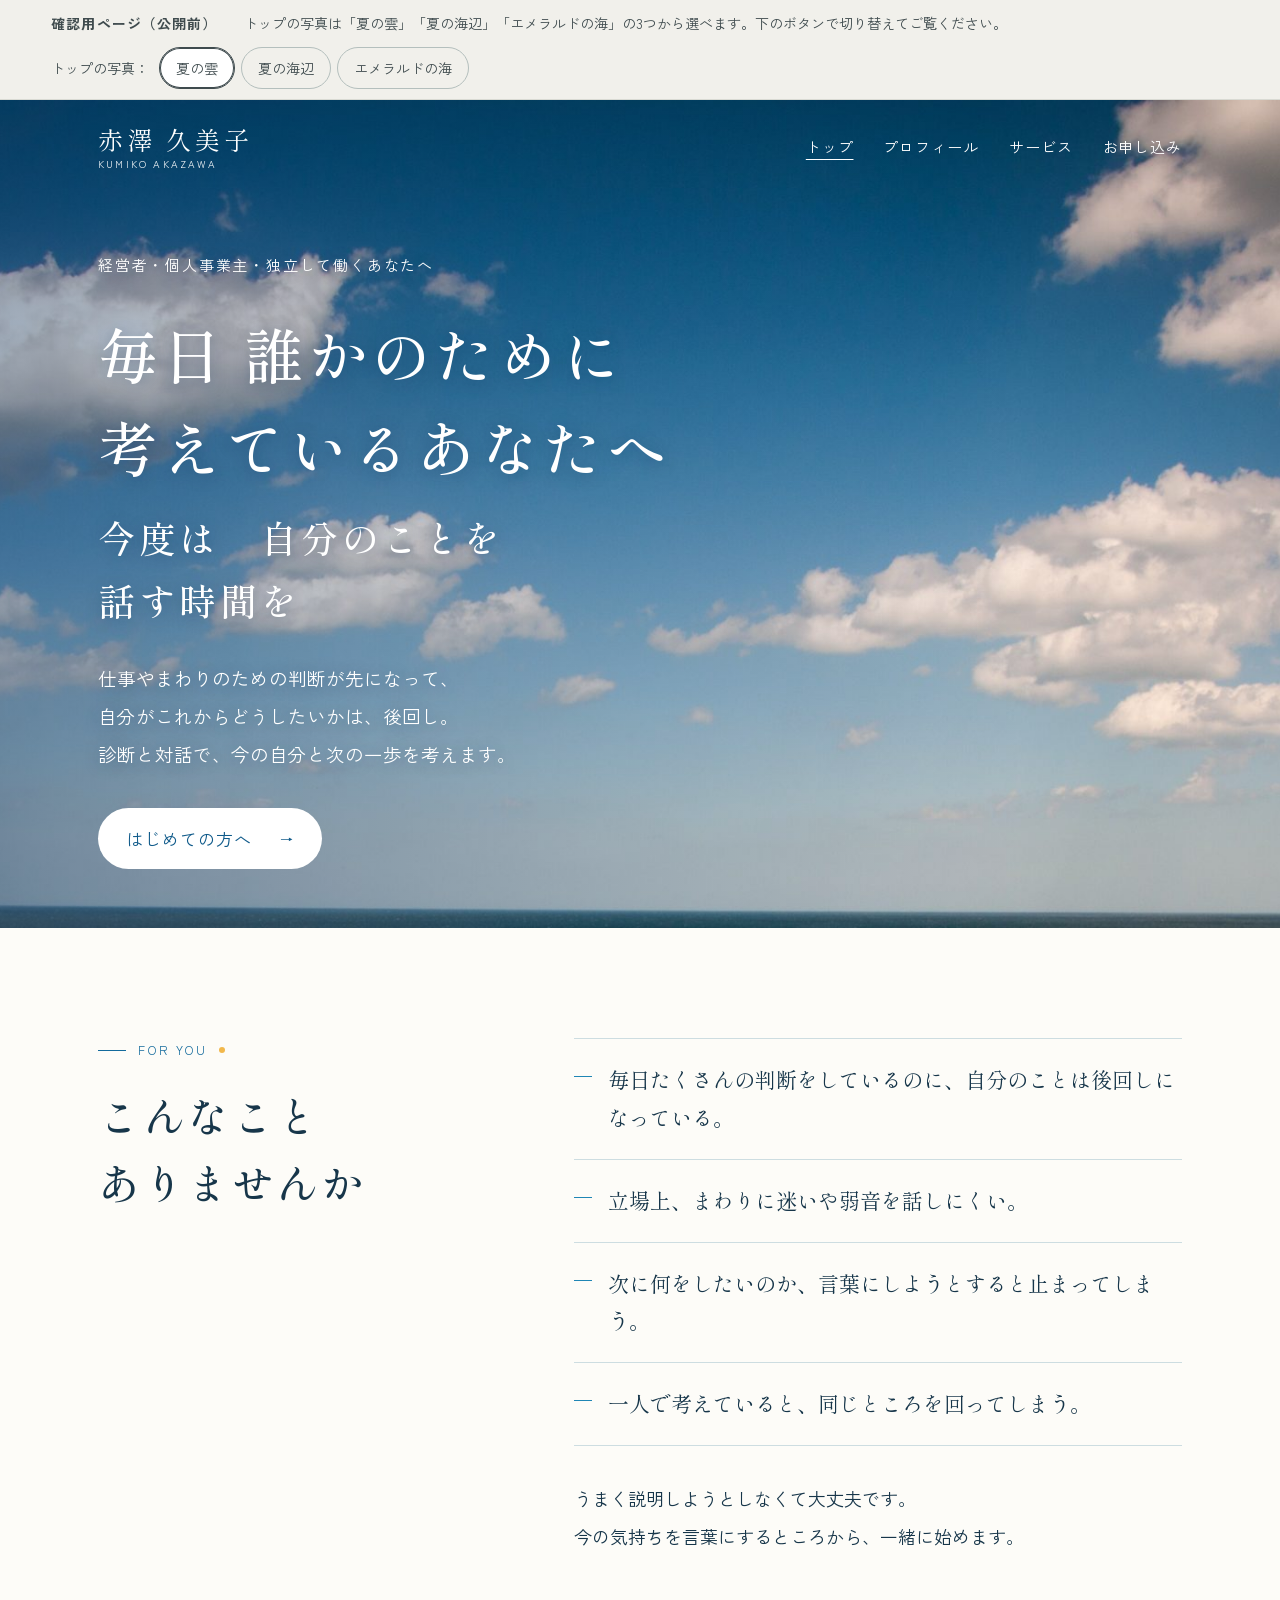
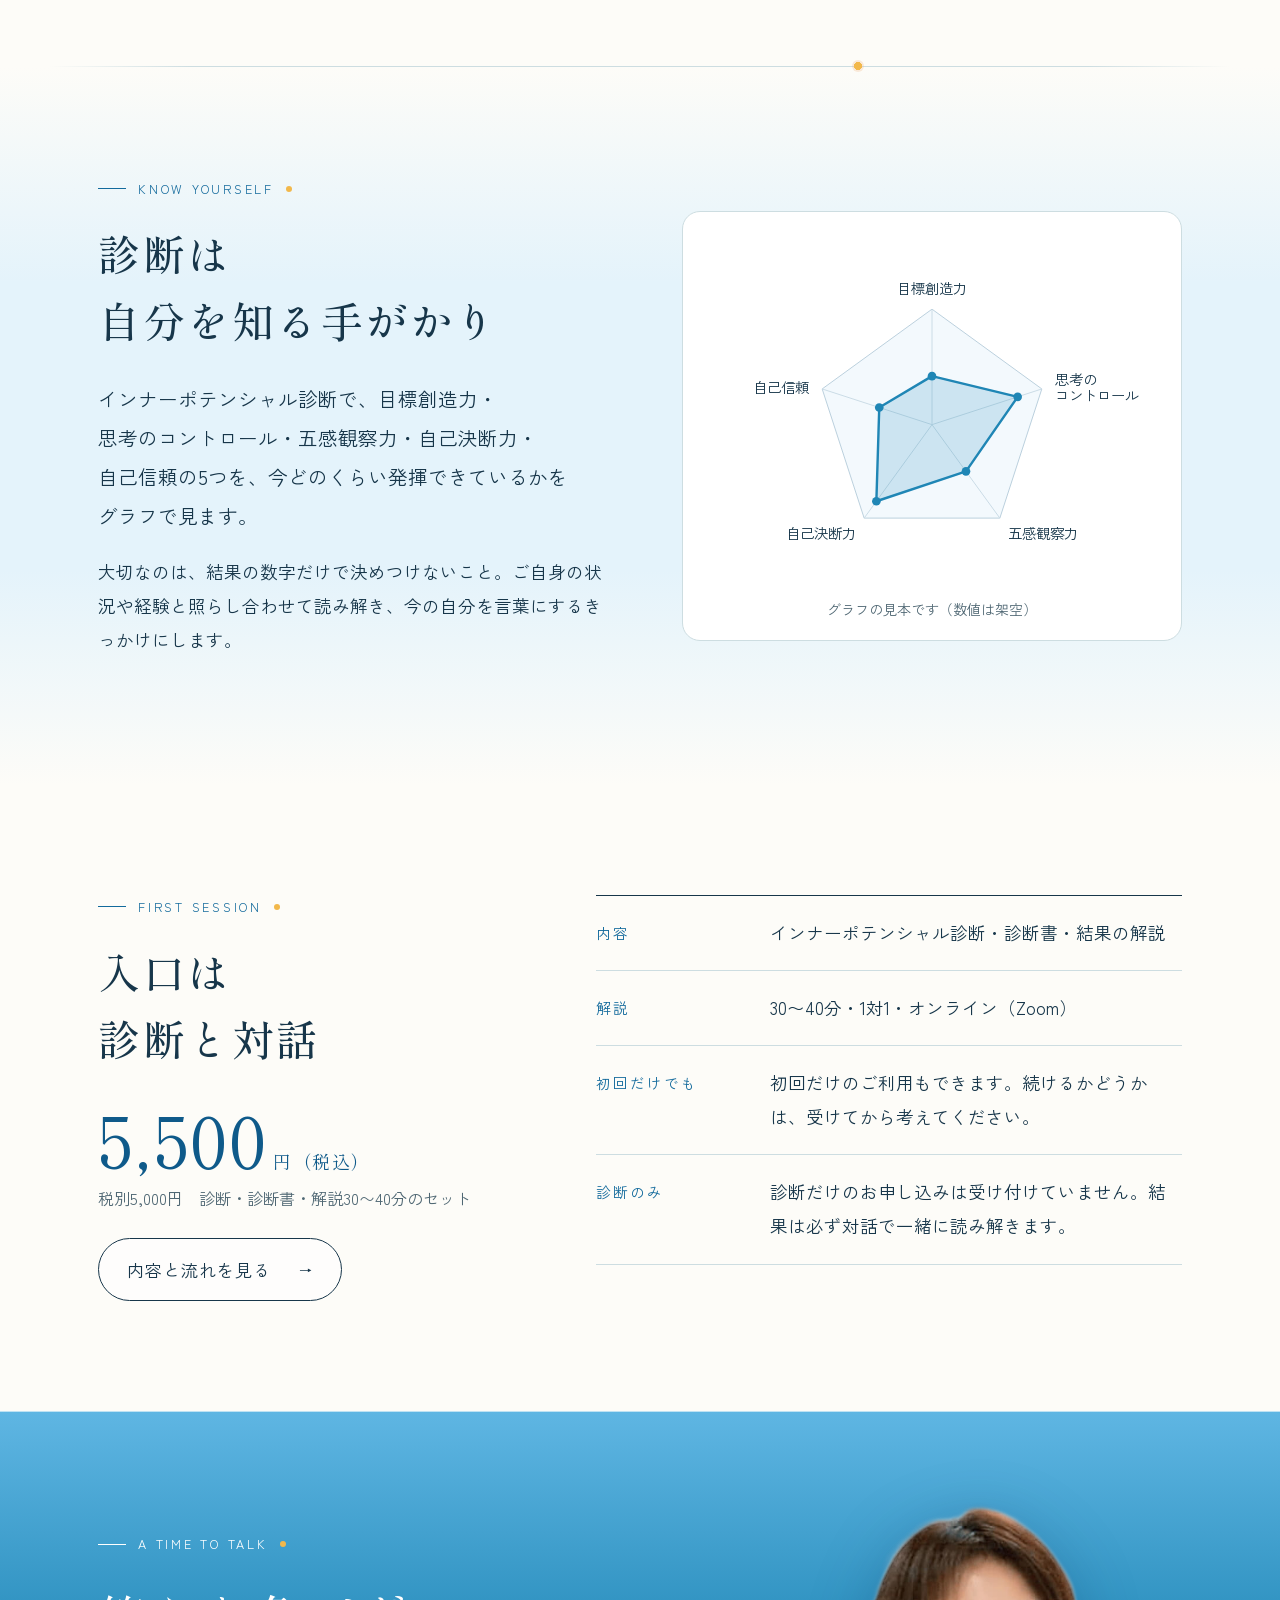
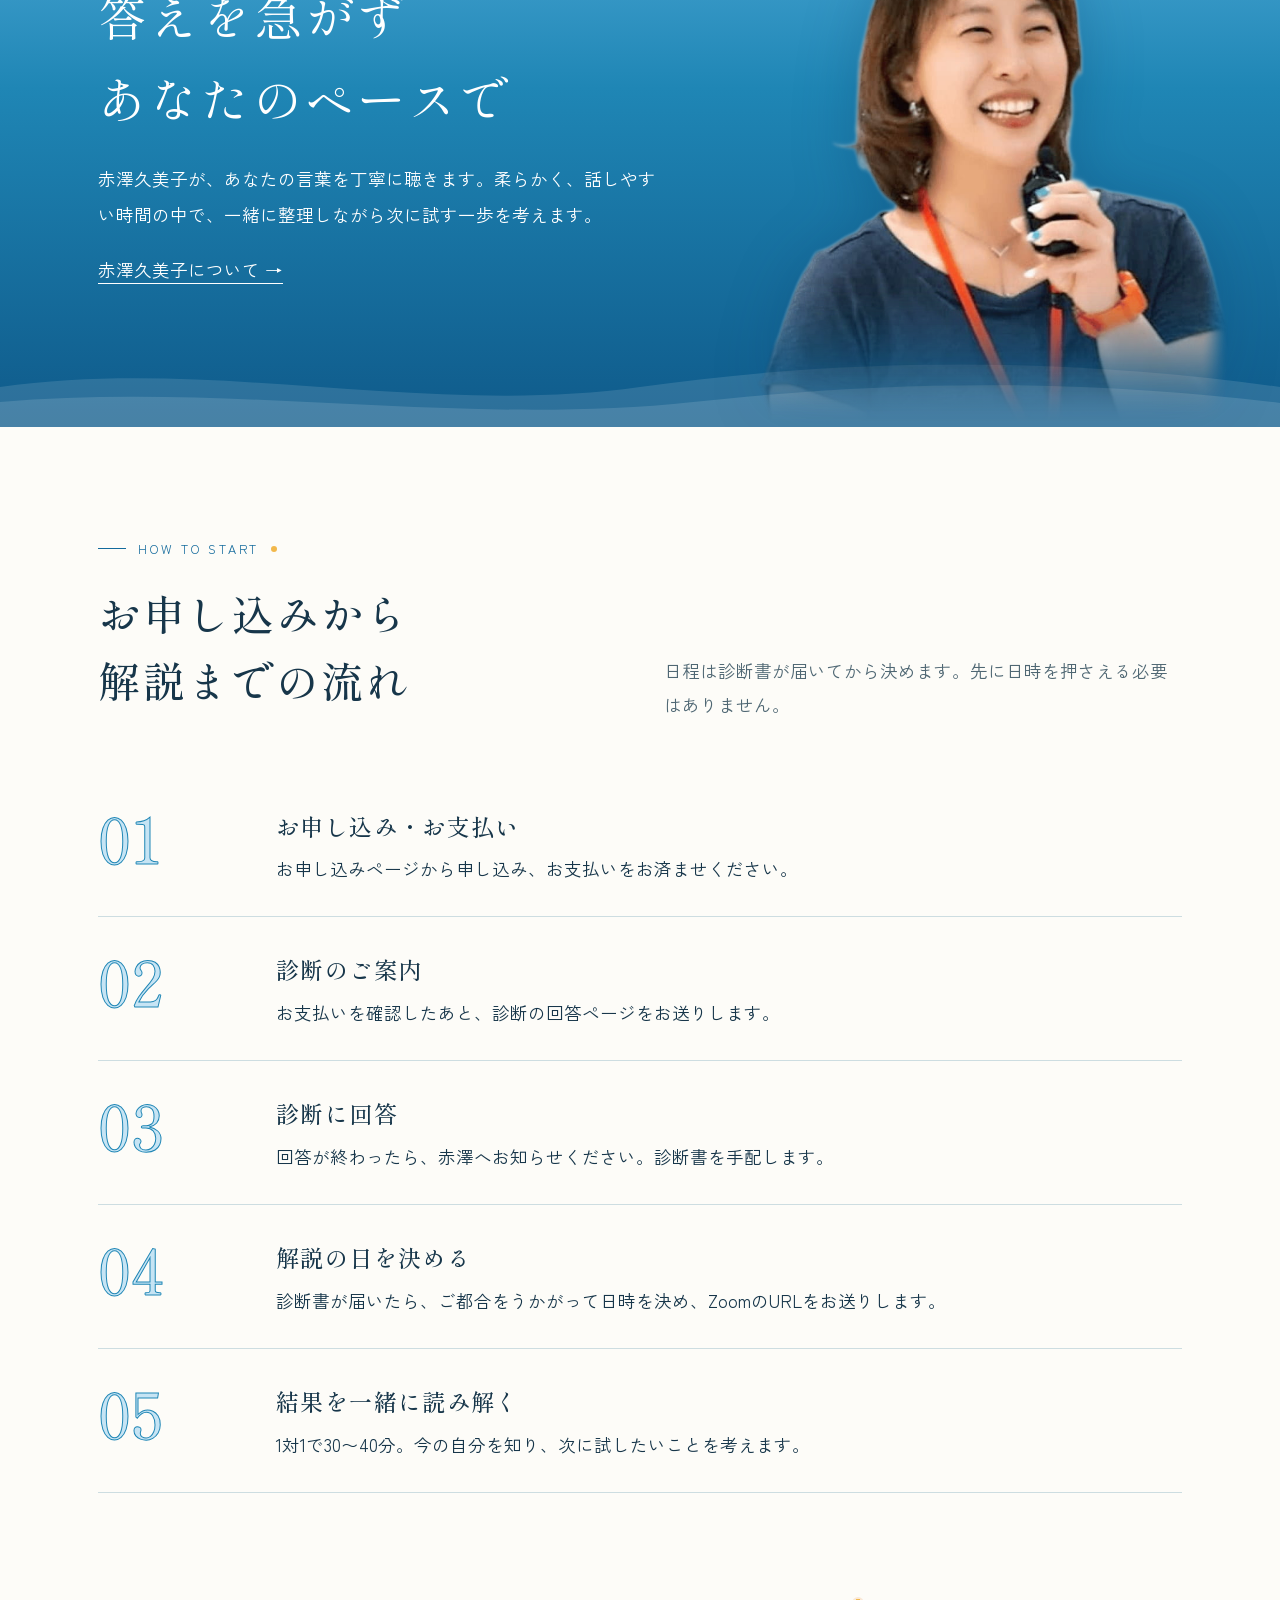
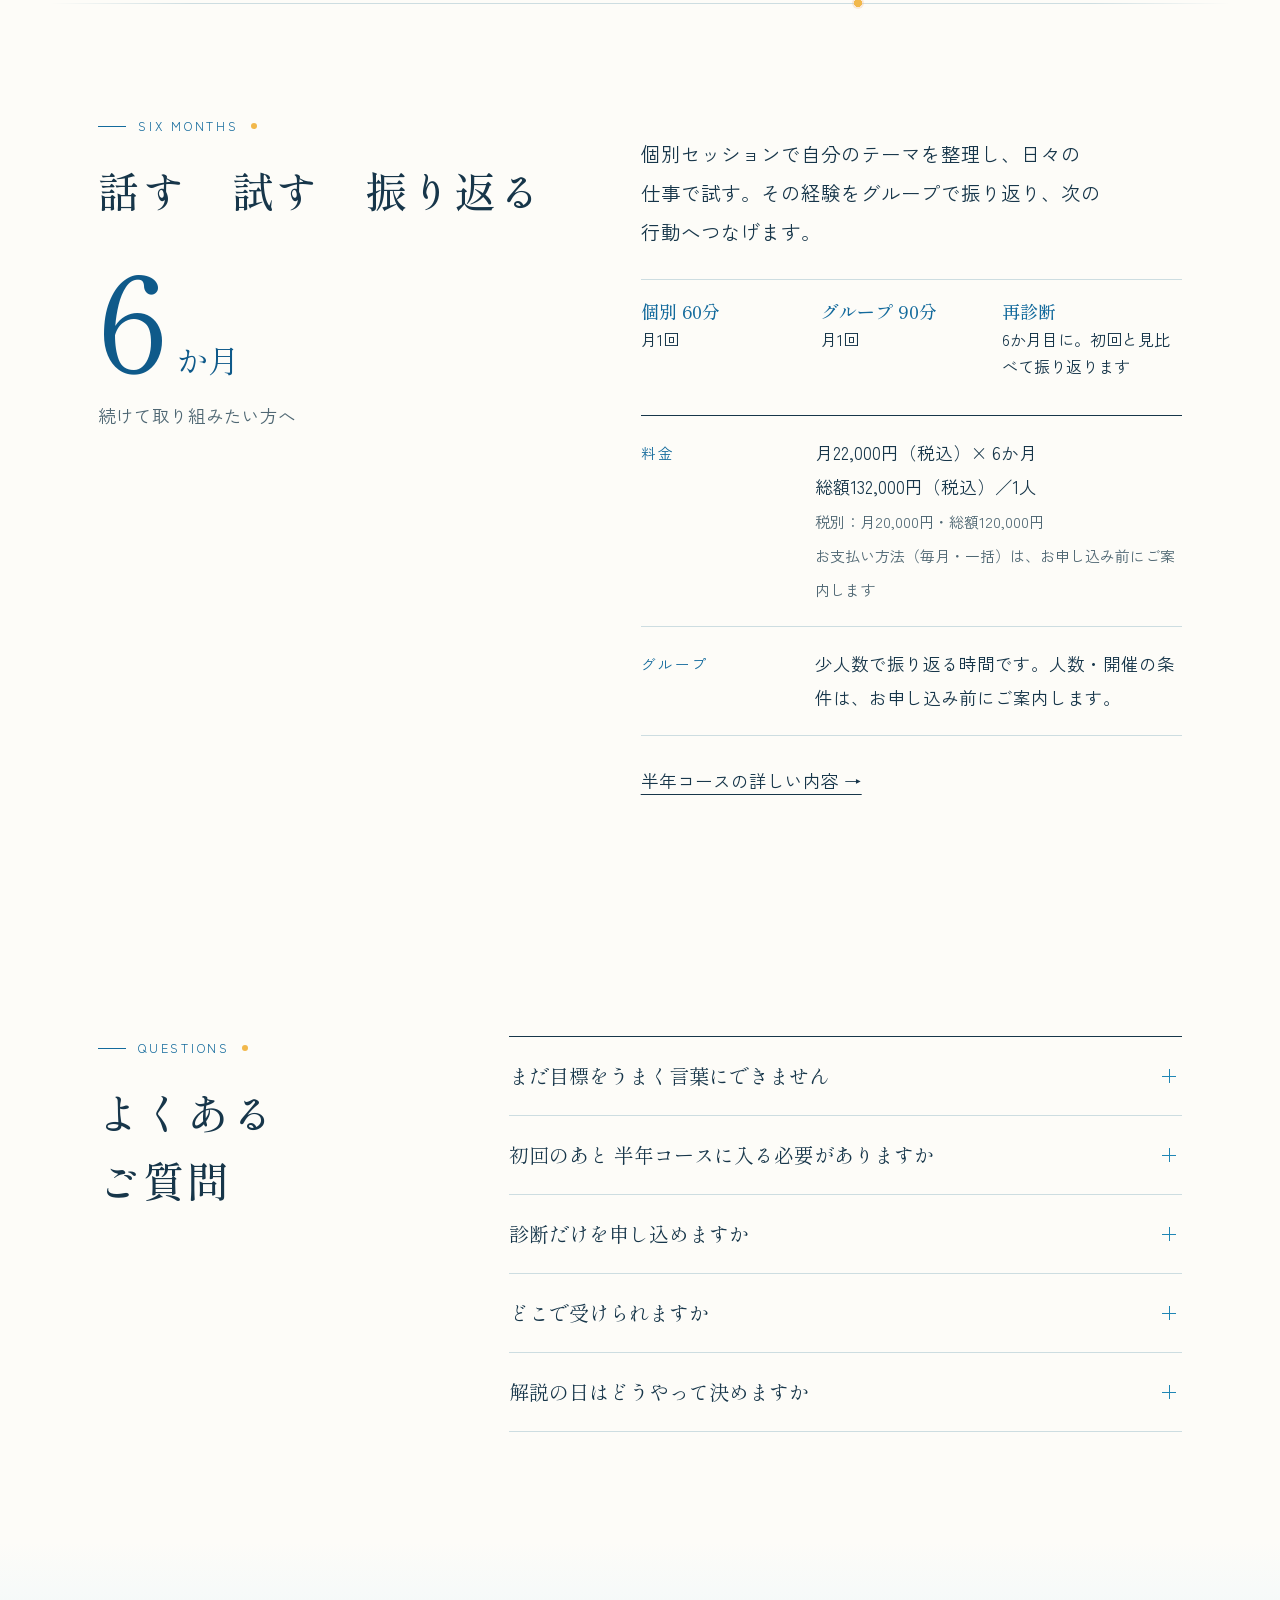
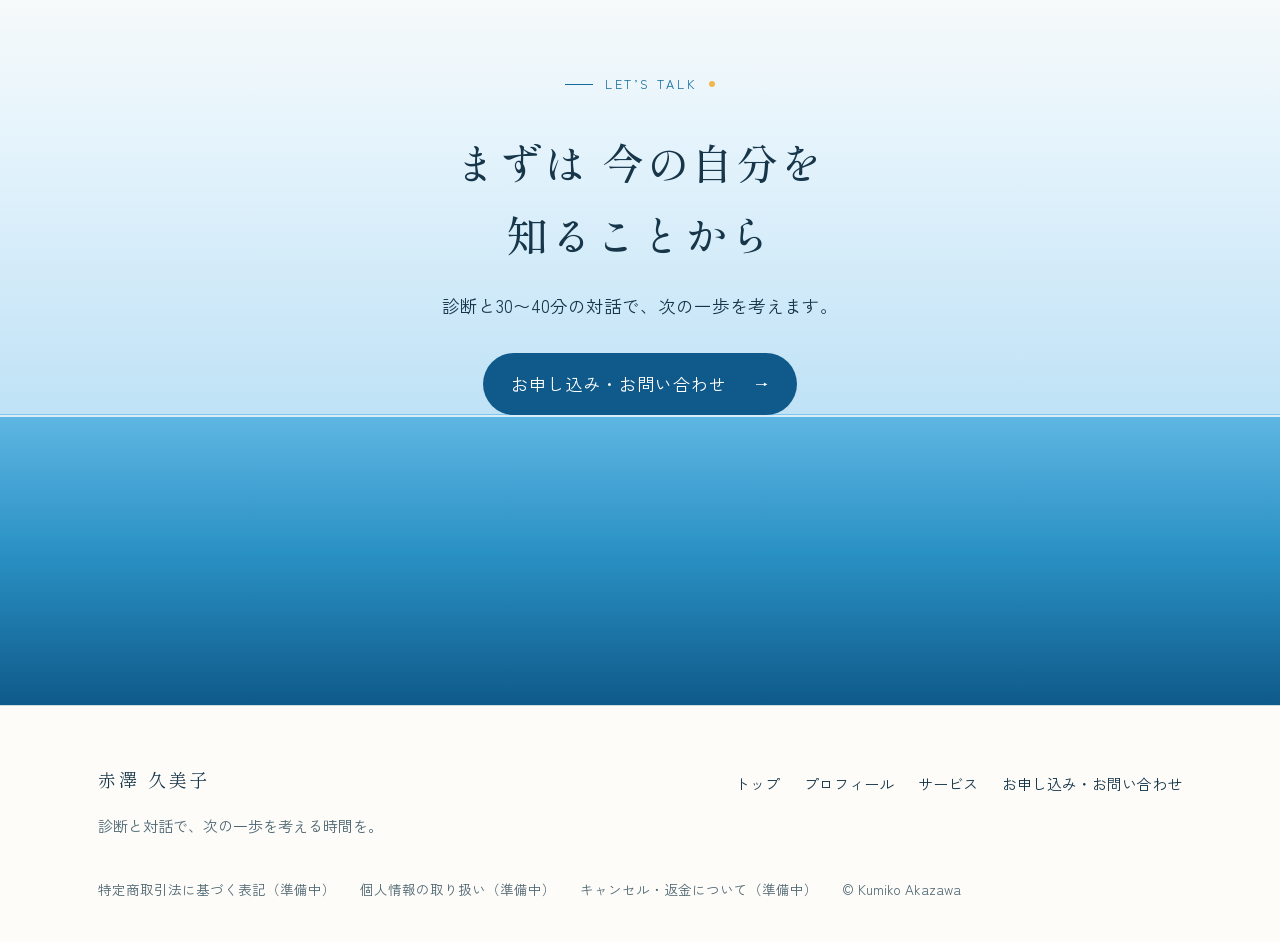
==== index.html @ cf08c6ad "赤澤さんHP 確認用と準備シート" ====
<!doctype html>
<html lang="ja"><head><meta charset="utf-8"><meta name="viewport" content="width=device-width, initial-scale=1.0">
<meta name="robots" content="noindex,nofollow"><title>トップ｜赤澤久美子</title><meta name="description" content="経営者・個人事業主・独立して働く方へ。インナーポテンシャル診断と1対1の対話で、今の自分と次の一歩を考えます。">
<link rel="preconnect" href="https://fonts.googleapis.com"><link rel="preconnect" href="https://fonts.gstatic.com" crossorigin><link href="https://fonts.googleapis.com/css2?family=Shippori+Mincho:wght@500;600&family=Zen+Kaku+Gothic+New:wght@400;500&display=swap" rel="stylesheet"><link rel="stylesheet" href="style.css"></head>
<body class="home fv-s1"><a href="#main" class="skip">本文へ</a>
<div class="review"><p><strong>確認用ページ（公開前）</strong>　トップの写真は「夏の雲」「夏の海辺」「エメラルドの海」の3つから選べます。下のボタンで切り替えてご覧ください。</p>
<div class="fv-switch" aria-label="トップの写真を比べる"><span>トップの写真：</span><button type="button" data-fv="fv-s1" aria-pressed="true">夏の雲</button><button type="button" data-fv="fv-s3" aria-pressed="false">夏の海辺</button><button type="button" data-fv="fv-s4" aria-pressed="false">エメラルドの海</button></div></div>
<header class="site-head"><div class="wrap"><a class="brand" href="index.html">赤澤 久美子<small>KUMIKO AKAZAWA</small></a><nav class="gnav" aria-label="サイトメニュー"><a href="index.html" aria-current="page">トップ</a><a href="profile.html">プロフィール</a><a href="services.html">サービス</a><a href="contact.html">お申し込み</a></nav></div></header>
<main id="main">
<section class="hero"><div class="photo-bg" aria-hidden="true"></div><div class="scene" aria-hidden="true"><svg viewBox="0 0 1440 900" preserveAspectRatio="xMidYMid slice">
<defs>
<linearGradient id="sky" x1="0" y1="0" x2="0" y2="1"><stop offset="0" stop-color="#b9dbea"/><stop offset=".45" stop-color="#dcedf4"/><stop offset=".6" stop-color="#f4f1ea"/><stop offset=".64" stop-color="#fbe9da"/></linearGradient>
<linearGradient id="sea" x1="0" y1="0" x2="0" y2="1"><stop offset="0" stop-color="#b4d8e2"/><stop offset=".25" stop-color="#8cc2d2"/><stop offset=".65" stop-color="#4b95ab"/><stop offset="1" stop-color="#23657b"/></linearGradient>
<radialGradient id="sun"><stop offset="0" stop-color="#fff4e6"/><stop offset=".35" stop-color="#fbd6b2"/><stop offset=".36" stop-color="#fbd6b2" stop-opacity=".55"/><stop offset="1" stop-color="#fbe6d4" stop-opacity="0"/></radialGradient>
<linearGradient id="path" x1="0" y1="0" x2="0" y2="1"><stop offset="0" stop-color="#fff3e4" stop-opacity=".9"/><stop offset="1" stop-color="#fff3e4" stop-opacity="0"/></linearGradient>
<filter id="soft"><feGaussianBlur stdDeviation="14"/></filter><filter id="haze"><feGaussianBlur stdDeviation="10"/></filter>
</defs>
<rect width="1440" height="900" fill="url(#sky)"/>
<circle cx="880" cy="560" r="150" fill="url(#sun)"/>
<g fill="#fff" filter="url(#soft)">
<g class="cloud"><ellipse cx="200" cy="150" rx="170" ry="34" opacity=".85"/><ellipse cx="290" cy="132" rx="90" ry="30" opacity=".7"/></g>
<g class="cloud c2"><ellipse cx="900" cy="250" rx="220" ry="30" opacity=".7"/><ellipse cx="1010" cy="236" rx="110" ry="26" opacity=".6"/></g>
<g class="cloud c3"><ellipse cx="520" cy="380" rx="150" ry="18" opacity=".55"/></g>
<g class="cloud-extra"><g class="cloud"><ellipse cx="1180" cy="110" rx="200" ry="40" opacity=".8"/></g><g class="cloud c2"><ellipse cx="420" cy="300" rx="240" ry="36" opacity=".75"/></g><g class="cloud c3"><ellipse cx="760" cy="470" rx="260" ry="26" opacity=".6"/></g></g>
</g>
<g class="sea-group">
<rect y="560" width="1440" height="560" fill="url(#sea)"/>
<rect y="559.5" width="1440" height="1.2" fill="#ffffff" opacity=".85"/>
<polygon points="860,562 900,562 960,900 800,900" fill="url(#path)" opacity=".38" filter="url(#haze)"/>
<g stroke="#fff" stroke-linecap="round">
<line class="glint" x1="858" y1="582" x2="896" y2="582" stroke-width="1.6" opacity=".6"/>
<line class="glint g2" x1="842" y1="604" x2="878" y2="604" stroke-width="1.8"/>
<line class="glint g3" x1="884" y1="618" x2="930" y2="618" stroke-width="1.8"/>
<line class="glint" x1="826" y1="652" x2="872" y2="652" stroke-width="2.2"/>
<line class="glint g2" x1="894" y1="676" x2="950" y2="676" stroke-width="2.2"/>
<line class="glint g3" x1="812" y1="722" x2="868" y2="722" stroke-width="2.6"/>
<line class="glint" x1="900" y1="760" x2="974" y2="760" stroke-width="2.6"/>
<line class="glint g2" x1="790" y1="820" x2="860" y2="820" stroke-width="3"/>
<line class="glint g3" x1="904" y1="858" x2="990" y2="858" stroke-width="3"/>
</g>
<g fill="none" stroke="#ffffff" stroke-width="1.4" opacity=".28" class="swell">
<path d="M0 640 C 180 628 360 652 540 640 S 900 628 1080 640 S 1320 652 1440 640"/>
<path d="M0 720 C 200 704 400 736 600 720 S 1000 704 1200 720 S 1380 732 1440 726"/>
<path d="M0 820 C 220 800 440 840 660 820 S 1100 800 1320 820 L 1440 816"/>
</g>
</g>
</svg></div>
<div class="hero-inner"><div class="hero-copy">
<p class="eyebrow">経営者・個人事業主・独立して働くあなたへ</p>
<h1>毎日 誰かのために<br>考えているあなたへ<span class="soft">今度は　自分のことを<br class="sp">話す時間を</span></h1>
<p class="lead">仕事やまわりのための判断が先になって、<br>自分がこれからどうしたいかは、後回し。<br>診断と対話で、今の自分と次の一歩を考えます。</p>
<a class="btn btn-main" href="services.html#entry">はじめての方へ<span class="arw">→</span></a>
</div>
<figure class="hero-photo"><img src="assets/sprout.jpg" width="1800" height="1200" alt="土に根を下ろし、緑の葉を広げる小さな苗"><figcaption>ここから、少しずつ。（仮の写真）</figcaption></figure>
</div>
<p class="hero-note">— the horizon, your next step</p>
</section>

<section class="section"><div class="wrap letter">
<div class="rv"><p class="kicker">FOR YOU</p><h2>こんなこと<br>ありませんか</h2></div>
<div class="rv"><ul class="letter-list">
<li>毎日たくさんの判断をしているのに、自分のことは後回しになっている。</li>
<li>立場上、まわりに迷いや弱音を話しにくい。</li>
<li>次に何をしたいのか、言葉にしようとすると止まってしまう。</li>
<li>一人で考えていると、同じところを回ってしまう。</li>
</ul>
<p class="letter-after">うまく説明しようとしなくて大丈夫です。<br>今の気持ちを言葉にするところから、一緒に始めます。</p></div>
</div></section>
<div class="horizon" aria-hidden="true"></div>
<section class="section know"><div class="wrap know-grid">
<div class="rv"><p class="kicker">KNOW YOURSELF</p><h2>診断は<br>自分を知る手がかり</h2>
<p class="lead">インナーポテンシャル診断で、目標創造力・思考のコントロール・五感観察力・自己決断力・自己信頼の5つを、今どのくらい発揮できているかをグラフで見ます。</p>
<p>大切なのは、結果の数字だけで決めつけないこと。ご自身の状況や経験と照らし合わせて読み解き、今の自分を言葉にするきっかけにします。</p></div>
<figure class="chart-frame rv"><svg viewBox="-40 -6 480 372" role="img" aria-label="5つの項目のグラフの見本（目標創造力・思考のコントロール・五感観察力・自己決断力・自己信頼）"><g font-family="Zen Kaku Gothic New,Yu Gothic,sans-serif" font-size="15" fill="#17364a"><polygon points="200.0,166.0 222.8,182.6 214.1,209.4 185.9,209.4 177.2,182.6" fill="none" stroke="#b9cfdc" stroke-width="1"/><polygon points="200.0,142.0 245.7,175.2 228.2,228.8 171.8,228.8 154.3,175.2" fill="none" stroke="#b9cfdc" stroke-width="1"/><polygon points="200.0,118.0 268.5,167.8 242.3,248.2 157.7,248.2 131.5,167.8" fill="none" stroke="#b9cfdc" stroke-width="1"/><polygon points="200.0,94.0 291.3,160.3 256.4,267.7 143.6,267.7 108.7,160.3" fill="none" stroke="#b9cfdc" stroke-width="1"/><polygon points="200.0,70.0 314.1,152.9 270.5,287.1 129.5,287.1 85.9,152.9" fill="#f3f9fd" stroke="#b9cfdc" stroke-width="1"/><line x1="200" y1="190" x2="200.0" y2="70.0" stroke="#c9dbe5"/><line x1="200" y1="190" x2="314.1" y2="152.9" stroke="#c9dbe5"/><line x1="200" y1="190" x2="270.5" y2="287.1" stroke="#c9dbe5"/><line x1="200" y1="190" x2="129.5" y2="287.1" stroke="#c9dbe5"/><line x1="200" y1="190" x2="85.9" y2="152.9" stroke="#c9dbe5"/><polygon points="200.0,139.6 289.0,161.1 235.3,238.5 142.2,269.6 145.2,172.2" fill="rgba(31,134,181,.18)" stroke="#1f86b5" stroke-width="2.5" stroke-linejoin="round"/><circle cx="200.0" cy="139.6" r="4.5" fill="#1f86b5"/><circle cx="289.0" cy="161.1" r="4.5" fill="#1f86b5"/><circle cx="235.3" cy="238.5" r="4.5" fill="#1f86b5"/><circle cx="142.2" cy="269.6" r="4.5" fill="#1f86b5"/><circle cx="145.2" cy="172.2" r="4.5" fill="#1f86b5"/><text x="200.0" y="54.0" text-anchor="middle"><tspan x="200.0" dy="0">目標創造力</tspan></text><text x="328.1" y="148.9" text-anchor="start"><tspan x="328.1" dy="0">思考の</tspan><tspan x="328.1" dy="17">コントロール</tspan></text><text x="278.5" y="309.1" text-anchor="start"><tspan x="278.5" dy="0">五感観察力</tspan></text><text x="121.5" y="309.1" text-anchor="end"><tspan x="121.5" dy="0">自己決断力</tspan></text><text x="71.9" y="156.9" text-anchor="end"><tspan x="71.9" dy="0">自己信頼</tspan></text></g></svg><figcaption>グラフの見本です（数値は架空）</figcaption></figure>
</div></section>

<section class="section" id="first"><div class="wrap offer">
<div class="rv"><p class="kicker">FIRST SESSION</p><h2>入口は<br>診断と対話</h2><p class="price-big">5,500<small>円（税込）</small></p><p class="price-sub">税別5,000円　診断・診断書・解説30〜40分のセット</p>
<a class="btn btn-line" href="services.html#entry">内容と流れを見る<span class="arw">→</span></a></div>
<dl class="index-list rv">
<div><dt>内容</dt><dd>インナーポテンシャル診断・診断書・結果の解説</dd></div>
<div><dt>解説</dt><dd>30〜40分・<span class="nw">1対1</span>・オンライン（Zoom）</dd></div>
<div><dt>初回だけでも</dt><dd>初回だけのご利用もできます。続けるかどうかは、受けてから考えてください。</dd></div>
<div><dt>診断のみ</dt><dd>診断だけのお申し込みは受け付けていません。結果は必ず対話で一緒に読み解きます。</dd></div>
</dl></div></section>

<section class="band band-person"><div class="wrap rv">
<figure class="band-face"><img src="assets/akazawa-cutout.png" width="800" height="1000" alt="笑顔で話す赤澤久美子"></figure>
<p class="kicker" style="color:#fff">A TIME TO TALK</p>
<p class="big">答えを急がず<br>あなたのペースで</p>
<p>赤澤久美子が、あなたの言葉を丁寧に聴きます。柔らかく、話しやすい時間の中で、一緒に整理しながら次に試す一歩を考えます。</p>
<p><a href="profile.html">赤澤久美子について →</a></p></div>
<svg class="waves" viewBox="0 0 1440 90" preserveAspectRatio="none" aria-hidden="true"><path d="M0 50 C 240 20 480 80 720 50 S 1200 20 1440 50 V90 H0Z" fill="#fff" opacity=".35"/><path d="M0 65 C 260 45 520 90 780 65 S 1240 45 1440 66 V90 H0Z" fill="#fff" opacity=".5"/></svg>
</section>

<section class="section"><div class="wrap">
<div class="flow-head rv"><div><p class="kicker">HOW TO START</p><h2>お申し込みから<br>解説までの流れ</h2></div><p class="muted">日程は診断書が届いてから決めます。先に日時を押さえる必要はありません。</p></div>
<ol class="steps"><li class="rv"><div><h3>お申し込み・お支払い</h3><p>お申し込みページから申し込み、お支払いをお済ませください。</p></div></li><li class="rv"><div><h3>診断のご案内</h3><p>お支払いを確認したあと、診断の回答ページをお送りします。</p></div></li><li class="rv"><div><h3>診断に回答</h3><p>回答が終わったら、赤澤へお知らせください。診断書を手配します。</p></div></li><li class="rv"><div><h3>解説の日を決める</h3><p>診断書が届いたら、ご都合をうかがって日時を決め、ZoomのURLをお送りします。</p></div></li><li class="rv"><div><h3>結果を一緒に読み解く</h3><p><span class="nw">1対1</span>で30〜40分。今の自分を知り、次に試したいことを考えます。</p></div></li></ol>
</div></section>
<div class="horizon" aria-hidden="true"></div>
<section class="section" id="ongoing"><div class="wrap course">
<div class="rv"><p class="kicker">SIX MONTHS</p><h2>話す　試す　振り返る</h2><p class="course-mark">6<span>か月</span></p>
<p class="muted">続けて取り組みたい方へ</p></div>
<div class="rv"><p class="lead">個別セッションで自分のテーマを整理し、日々の仕事で試す。その経験をグループで振り返り、次の行動へつなげます。</p>
<ul class="course-rhythm"><li><b>個別 60分</b>月1回</li><li><b>グループ 90分</b>月1回</li><li><b>再診断</b>6か月目に。初回と見比べて振り返ります</li></ul>
<dl class="index-list" style="margin-top:34px">
<div><dt>料金</dt><dd>月22,000円（税込）× 6か月<br>総額132,000円（税込）／1人<br><span class="note">税別：月20,000円・総額120,000円<br>お支払い方法（毎月・一括）は、お申し込み前にご案内します</span></dd></div>
<div><dt>グループ</dt><dd>少人数で振り返る時間です。人数・開催の条件は、お申し込み前にご案内します。</dd></div>
</dl>
<p style="margin-top:28px"><a href="services.html#ongoing">半年コースの詳しい内容 →</a></p></div>
</div></section>

<section class="section" id="faq"><div class="wrap faq-grid">
<div class="rv"><p class="kicker">QUESTIONS</p><h2>よくある<br>ご質問</h2></div>
<div class="rv"><details><summary>まだ目標をうまく言葉にできません</summary><p>今気になっていることや、考えがまとまらないところからお話しいただけます。</p></details><details><summary>初回のあと 半年コースに入る必要がありますか</summary><p>初回だけで終えることもできます。続けたい方には、半年コースをご案内します。</p></details><details><summary>診断だけを申し込めますか</summary><p>診断と解説はセットでお届けしています。診断のみのお申し込みは受け付けていません。</p></details><details><summary>どこで受けられますか</summary><p>初回の解説はオンライン（Zoom）で、赤澤と<span class="nw">1対1</span>で行います。</p></details><details><summary>解説の日はどうやって決めますか</summary><p>診断書が届いてから、ご都合をうかがって日時を決めます。決まったらZoomの参加URLをお送りします。</p></details></div></div></section>

<section class="closing"><div class="wrap rv">
<p class="kicker" style="justify-content:center">LET’S TALK</p>
<h2>まずは 今の自分を<br>知ることから</h2>
<p>診断と30〜40分の対話で、次の一歩を考えます。</p>
<a class="btn btn-main" href="contact.html">お申し込み・お問い合わせ<span class="arw">→</span></a>
<div class="space"></div></div></section>
</main>
<footer class="site-foot"><div class="wrap">
<div><p class="foot-brand">赤澤 久美子</p><p class="note">診断と対話で、次の一歩を考える時間を。</p></div>
<nav class="foot-nav" aria-label="フッターメニュー"><a href="index.html" aria-current="page">トップ</a><a href="profile.html">プロフィール</a><a href="services.html">サービス</a><a href="contact.html">お申し込み・お問い合わせ</a></nav>
<div class="foot-legal"><span>特定商取引法に基づく表記（準備中）</span><span>個人情報の取り扱い（準備中）</span><span>キャンセル・返金について（準備中）</span><span>© Kumiko Akazawa</span></div>

</div></footer>
<script src="site.js"></script></body></html>
---- style.css ----
/* 赤澤久美子 個人HP 10/14 海と空版
   署名モチーフ：水平線（細い線＋小さな太陽）。各ページで3〜4回くり返す */
:root{
  --ink:#17364a;--muted:#4f6773;--paper:#fdfcf8;--white:#ffffff;
  --sky:#e4f3fb;--sky2:#c6e4f4;--sea:#1f86b5;--sea-deep:#0f5a8a;--accent:#136a9c;
  --sun:#f2b84b;--sun-soft:#fff6dc;--line:#cddde1;--sand:#f6efe5;
  --mincho:'Shippori Mincho','Yu Mincho','Hiragino Mincho ProN',serif;
  --gothic:'Zen Kaku Gothic New','Yu Gothic','Hiragino Sans',Meiryo,sans-serif;
}
*{box-sizing:border-box}
html{scroll-behavior:smooth;scroll-padding-top:24px}
body{margin:0;background:var(--paper);color:var(--ink);font:17.5px/1.95 var(--gothic);-webkit-font-smoothing:antialiased;overflow-x:hidden}
img,svg{display:block;max-width:100%}
a{color:inherit;text-underline-offset:6px}
a:focus-visible,button:focus-visible,summary:focus-visible{outline:3px solid var(--accent);outline-offset:4px}
button{font:inherit;cursor:pointer}
::selection{background:var(--sun-soft)}
h1,h2,h3,.serif{font-family:var(--mincho);font-weight:500;letter-spacing:.06em}
h1,h2,h3,.lead,.btn,summary{word-break:auto-phrase;text-wrap:pretty}
.nw{white-space:nowrap}
.skip{position:absolute;left:-999px}.skip:focus{left:12px;top:12px;z-index:50;background:#fff;padding:8px 14px}
.wrap{max-width:1180px;margin:auto;padding:0 48px}

/* 制作確認バー（公開時に外す） */
.review{position:relative;z-index:5;display:flex;align-items:center;justify-content:space-between;gap:10px 16px;flex-wrap:wrap;padding:10px 4%;background:#f1f0eb;border-bottom:1px solid #d9dad3;color:#3f4b4e;font-size:14px}
.review p{margin:0}.review strong{letter-spacing:.08em;margin-right:12px}
.fv-switch{display:flex;gap:6px;align-items:center;flex-wrap:wrap}
.fv-switch span{margin-right:4px}
.fv-switch button{border:1px solid #b4bfbd;background:transparent;color:#3f4b4e;padding:4px 16px;min-height:42px;border-radius:30px;font-size:14px}
.fv-switch button[aria-pressed=true]{background:#fff;border-color:#3f4b4e;box-shadow:inset 0 0 0 1px #3f4b4e}

/* ヘッダー */
.site-head{position:relative;z-index:4}
.site-head .wrap{display:flex;align-items:center;justify-content:space-between;gap:24px;padding-top:22px;padding-bottom:22px}
.brand{text-decoration:none;font-family:var(--mincho);font-size:25px;letter-spacing:.16em;line-height:1.4}
.brand small{display:block;font-family:var(--gothic);font-size:10px;letter-spacing:.22em;color:var(--muted)}
.gnav{display:flex;gap:30px;font-size:15px;letter-spacing:.06em}
.gnav a{display:inline-flex;align-items:center;min-height:44px;text-decoration:none}
.gnav a:hover,.gnav a[aria-current=page]{color:var(--accent);text-decoration:underline}
.home .site-head{position:absolute;left:0;right:0}

/* 水平線モチーフ */
.horizon{position:relative;height:1px;background:linear-gradient(90deg,transparent,var(--line) 12%,var(--line) 88%,transparent);margin:0 auto;max-width:1180px}
.horizon::after{content:'';position:absolute;left:68%;top:-6px;width:12px;height:12px;border-radius:50%;background:radial-gradient(circle,var(--sun) 0 45%,rgba(239,174,120,.25) 46% 100%)}
.kicker{display:flex;align-items:center;gap:12px;margin:0 0 18px;font-size:12.5px;letter-spacing:.22em;color:var(--accent)}
.kicker::before{content:'';width:28px;height:1px;background:currentColor}
.kicker::after{content:'';width:6px;height:6px;border-radius:50%;background:var(--sun)}

/* ===== FV ===== */
.hero{position:relative;width:100%;min-height:max(680px,92vh);overflow:hidden;background:var(--sky)}
.scene{position:absolute;inset:0;width:100%;height:100%}
.scene svg{width:100%;height:100%}
.cloud{animation:drift 60s linear infinite}
.cloud.c2{animation-duration:85s;animation-delay:-30s}
.cloud.c3{animation-duration:110s;animation-delay:-70s}
@keyframes drift{from{transform:translateX(-25%)}to{transform:translateX(125%)}}
.glint{animation:glint 7s ease-in-out infinite}
.glint.g2{animation-delay:-2.3s}.glint.g3{animation-delay:-4.6s}
@keyframes glint{0%,100%{opacity:.15;transform:translateX(0)}50%{opacity:.7;transform:translateX(18px)}}
.swell{animation:swell 9s ease-in-out infinite alternate}
@keyframes swell{from{transform:translateY(0)}to{transform:translateY(6px)}}
.hero-inner{position:relative;z-index:1;max-width:1180px;margin:auto;padding:150px 48px 0}
.hero-copy{max-width:640px}
.eyebrow{font-size:15px;letter-spacing:.12em;color:var(--sea-deep);margin:0 0 26px}
.hero h1{font-size:60px;line-height:1.55;margin:0 0 28px;color:var(--ink)}
.hero h1 .soft{display:block;font-size:.62em;line-height:1.7;margin-top:14px;color:var(--sea-deep)}
.hero .lead{font-size:18.5px;line-height:2.05;color:#2f4b55;margin:0 0 34px}
.hero-photo{display:none}
.hero-note{position:absolute;right:48px;bottom:26px;z-index:1;margin:0;font-family:var(--mincho);font-size:13px;letter-spacing:.2em;color:rgba(255,255,255,.92)}
/* FV 案B：空と雲（水平線を下げ、空を大きく） */
.fv-cloud .scene .sea-group{transform:translateY(24%)}
.fv-cloud .scene .cloud-extra{display:inline}
.fv-cloud .hero .hero-note{color:var(--sea-deep)}
.cloud-extra{display:none}
/* FV 案C：芽吹き（10/9版の写真を継承） */
.fv-sprout .scene{display:none}
.fv-sprout .hero{background:linear-gradient(180deg,var(--sky) 0%,var(--paper) 100%)}
.fv-sprout .hero-inner{display:grid;grid-template-columns:45% 55%;gap:40px;align-items:center;padding-bottom:70px}
.fv-sprout .hero-photo{display:block;margin:0}
.fv-sprout .hero-photo img{width:100%;height:auto;aspect-ratio:4/3;object-fit:cover;border-radius:2px}
.fv-sprout .hero-photo figcaption{font-size:12px;color:var(--muted);margin-top:8px;letter-spacing:.08em}
.fv-sprout .hero-note{display:none}
.fv-sprout .hero h1{font-size:44px}
.fv-sprout .hero{min-height:0}

/* FV 写真案（夏の空と海・CC0写真を全面に） */
.photo-bg{display:none;position:absolute;inset:0;background-size:cover;background-position:center}
.photo-bg::after{content:'';position:absolute;inset:0}
.fv-s1 .photo-bg,.fv-s2 .photo-bg,.fv-s3 .photo-bg,.fv-s4 .photo-bg{display:block}
.fv-s1 .scene,.fv-s2 .scene,.fv-s3 .scene,.fv-s4 .scene,.fv-s1 .hero-note,.fv-s2 .hero-note,.fv-s3 .hero-note,.fv-s4 .hero-note{display:none}
.fv-s1 .photo-bg{background-image:url(assets/summer-clouds.jpg);background-position:center 70%}
.fv-s2 .photo-bg{background-image:url(assets/summer-horizon.jpg);background-position:center 55%}
.fv-s3 .photo-bg{background-image:url(assets/summer-beach.jpg);background-position:center 40%}
.fv-s4 .photo-bg{background-image:url(assets/summer-aerial.jpg);background-position:center 60%}
/* 白い文字で抜く（ポカリ型）。読みやすさのため左側だけ薄く青を敷く */
.fv-s1 .photo-bg::after,.fv-s2 .photo-bg::after,.fv-s3 .photo-bg::after{background:linear-gradient(90deg,rgba(8,60,110,.38) 0%,rgba(8,60,110,.12) 55%,rgba(8,60,110,0) 80%)}
.fv-s2 .photo-bg::after{background:linear-gradient(90deg,rgba(8,50,100,.5) 0%,rgba(8,50,100,.25) 55%,rgba(8,50,100,.05) 85%)}
.fv-s4 .photo-bg::after{background:linear-gradient(90deg,rgba(6,70,100,.5) 0%,rgba(6,70,100,.2) 55%,rgba(6,70,100,0) 85%)}
.fv-s1 .hero :is(h1,.lead,.eyebrow,h1 .soft),.fv-s2 .hero :is(h1,.lead,.eyebrow,h1 .soft),.fv-s3 .hero :is(h1,.lead,.eyebrow,h1 .soft),.fv-s4 .hero :is(h1,.lead,.eyebrow,h1 .soft){color:#fff;text-shadow:0 2px 16px rgba(0,40,80,.35)}
.fv-s1 .hero .btn-main,.fv-s2 .hero .btn-main,.fv-s3 .hero .btn-main,.fv-s4 .hero .btn-main{background:#fff;color:var(--sea-deep)}
.home:is(.fv-s1,.fv-s2,.fv-s3,.fv-s4) .site-head :is(.brand,.brand small,.gnav a){color:#fff}

/* ボタン */
.btn{display:inline-flex;align-items:center;justify-content:space-between;gap:28px;min-height:58px;padding:14px 28px;border-radius:40px;text-decoration:none;font-size:17px;letter-spacing:.06em;transition:background .25s,transform .25s}
.btn-main{background:var(--sea-deep);color:#fff}
.btn-main:hover{background:var(--accent);transform:translateY(-1px)}
.btn-line{border:1px solid currentColor;color:var(--ink);background:rgba(255,255,255,.6)}
.btn-line:hover{background:#fff}
.btn[aria-disabled=true]{background:#e4ebec;color:#5d6f74;cursor:not-allowed;transform:none}
.btn .arw{font-size:13px}
.btn-note{display:block;font-size:14px;color:var(--muted);margin-top:10px;letter-spacing:.04em}

/* セクション共通 */
.section{padding:110px 0}
.section h2{font-size:42px;line-height:1.6;margin:0 0 26px}
.section h3{font-size:25px;line-height:1.6;margin:0 0 12px}
.lead{font-size:19.5px;line-height:2}
.muted{color:var(--muted)}
.note{font-size:15px;color:var(--muted);line-height:1.8}

/* 悩み：手紙風 非対称 */
.letter{display:grid;grid-template-columns:38% 1fr;gap:64px;align-items:start}
.letter-list{list-style:none;margin:0;padding:0;border-top:1px solid var(--line)}
.letter-list li{padding:22px 0 22px 34px;border-bottom:1px solid var(--line);position:relative;font-family:var(--mincho);font-size:21px;line-height:1.8}
.letter-list li::before{content:'';position:absolute;left:0;top:37px;width:18px;height:1px;background:var(--sea)}
.letter-after{margin:34px 0 0;font-size:18px;line-height:2.1}

/* 診断：空の色面＋大判 */
.know{background:linear-gradient(180deg,var(--paper) 0%,var(--sky) 30%,var(--sky) 70%,var(--paper) 100%)}
.know-grid{display:grid;grid-template-columns:1fr 1fr;gap:72px;align-items:center}
.chart-frame{position:relative;width:100%;max-width:500px;margin:0 0 0 auto;background:#fff;border:1px solid var(--line);border-radius:18px;padding:24px 18px 46px}
.chart-frame svg{width:100%;height:auto}
.chart-frame figcaption{position:absolute;bottom:16px;left:0;right:0;text-align:center;font-size:14px;color:var(--muted)}

/* 料金：罫線インデックス */
.offer{display:grid;grid-template-columns:40% 1fr;gap:64px}
.price-big{font-family:var(--mincho);font-size:72px;line-height:1.1;letter-spacing:.02em;color:var(--sea-deep);margin:18px 0 6px}
.price-big small{font-size:18px;margin-left:6px;letter-spacing:.08em}
.price-sub{font-size:16px;color:var(--muted);margin:0 0 24px}
.index-list{margin:0;border-top:1px solid var(--ink)}
.index-list div{display:grid;grid-template-columns:150px 1fr;gap:24px;padding:20px 0;border-bottom:1px solid var(--line)}
.index-list dt{font-size:14.5px;letter-spacing:.14em;color:var(--accent);padding-top:3px}
.index-list dd{margin:0}

/* 全幅バンド（海） */
.band{position:relative;overflow:hidden;color:#fff;text-align:left;background:linear-gradient(180deg,#5fb6e3 0%,var(--sea) 45%,var(--sea-deep) 100%);padding:120px 0}
.band::before{content:'';position:absolute;left:0;right:0;top:0;height:1px;background:rgba(255,255,255,.6)}
.band .wrap{position:relative;z-index:1}
.band p.big{font-family:var(--mincho);font-size:48px;line-height:1.7;letter-spacing:.08em;margin:0 0 22px}
.band p{max-width:620px;line-height:2.1;margin:0 0 18px}
.band a{color:#fff}
.band .waves{position:absolute;left:0;right:0;bottom:0;width:100%;height:90px;opacity:.35}

/* 流れ：特大ナンバー */
.steps{list-style:none;margin:0;padding:0;counter-reset:s}
.steps li{display:grid;grid-template-columns:150px 1fr;gap:28px;padding:30px 0;border-bottom:1px solid var(--line);counter-increment:s}
.steps li::before{content:counter(s,decimal-leading-zero);font-family:var(--mincho);font-size:64px;line-height:1;color:var(--sky2);-webkit-text-stroke:1px var(--sea)}
.steps h3{font-size:23px;margin:4px 0 8px}
.steps p{margin:0}
.flow-head{display:grid;grid-template-columns:1fr 1fr;gap:48px;align-items:end;margin-bottom:34px}

/* 半年コース */
.course{display:grid;grid-template-columns:1fr 1.15fr;gap:72px;align-items:start}
.course-mark{font-family:var(--mincho);font-size:132px;line-height:1;color:var(--sea-deep);letter-spacing:0;margin:10px 0 0}
.course-mark span{font-size:32px;margin-left:8px}
.course-rhythm{display:flex;gap:0;margin:28px 0 0;padding:0;list-style:none;border-top:1px solid var(--line)}
.course-rhythm li{flex:1;padding:16px 10px 0 0;font-size:16px;line-height:1.7}
.course-rhythm b{display:block;font-family:var(--mincho);font-weight:500;font-size:18px;color:var(--accent)}

/* FAQ */
.faq-grid{display:grid;grid-template-columns:32% 1fr;gap:64px}
details{border-bottom:1px solid var(--line)}
details:first-of-type{border-top:1px solid var(--ink)}
summary{list-style:none;cursor:pointer;padding:22px 44px 22px 0;position:relative;font-family:var(--mincho);font-size:20px;line-height:1.7}
summary::-webkit-details-marker{display:none}
summary::after{content:'';position:absolute;right:6px;top:50%;width:14px;height:14px;margin-top:-7px;background:linear-gradient(var(--sea),var(--sea)) center/14px 1px no-repeat,linear-gradient(var(--sea),var(--sea)) center/1px 14px no-repeat;transition:transform .3s}
details[open] summary::after{transform:rotate(45deg)}
details p{margin:0 0 22px;color:var(--muted)}

/* 締めの夕方の海 */
.closing{position:relative;overflow:hidden;padding:130px 0 140px;background:linear-gradient(180deg,var(--paper) 0%,#e6f4fc 25%,#bfe2f6 61.8%,#5fb6e3 62%,#2a91c4 80%,var(--sea-deep) 100%)}
.closing::before{content:'';position:absolute;left:0;right:0;top:62%;height:2px;background:rgba(255,255,255,.75)}
.closing .wrap{position:relative;z-index:1;text-align:center}
.closing h2{font-size:42px;line-height:1.7;margin:0 0 20px}
.closing p{margin:0 0 30px}
.closing .space{height:150px}

/* 下層ページの導入 */
.page-hero{position:relative;overflow:hidden;padding:84px 0 96px;background:linear-gradient(180deg,var(--sky) 0%,#f3f9fa 70%,var(--paper) 100%)}
.page-hero::after{content:'';position:absolute;left:0;right:0;bottom:38px;height:1px;background:linear-gradient(90deg,transparent,var(--sky2) 15%,var(--sky2) 85%,transparent)}
.page-hero.photo{padding:110px 0 120px;color:#fff;background:var(--ph) var(--pos,center)/cover no-repeat}
.page-hero.photo::before{content:'';position:absolute;inset:0;background:linear-gradient(90deg,rgba(8,60,110,.45) 0%,rgba(8,60,110,.15) 60%,rgba(8,60,110,0) 100%)}
.page-hero.photo::after{display:none}
.page-hero.photo .wrap{position:relative;z-index:1}
.page-hero.photo :is(h1,p.desc,.page-count){color:#fff;text-shadow:0 2px 14px rgba(0,40,80,.35)}
.page-hero .sun{position:absolute;right:14%;bottom:30px;width:16px;height:16px;border-radius:50%;background:var(--sun);box-shadow:0 0 0 10px rgba(239,174,120,.18)}
.page-count{font-size:14px;letter-spacing:.24em;color:var(--accent);margin:0 0 14px}
.page-hero h1{font-size:50px;line-height:1.6;margin:0 0 18px}
.page-hero p.desc{max-width:620px;margin:0;color:#3a5660}

/* プロフィール */
.about{display:grid;grid-template-columns:40% 1fr;gap:72px;align-items:start}
.portrait{position:relative;aspect-ratio:4/5;border-radius:200px 200px 4px 4px;background:linear-gradient(180deg,#9fd3f0 0%,#dff1fb 58%,#5fb6e3 58.3%,#1f86b5 100%);display:flex;flex-direction:column;justify-content:flex-end;padding:28px;color:#fff;overflow:hidden}
.portrait::before{content:'';position:absolute;left:12%;top:14%;width:46%;height:16%;border-radius:50%;background:rgba(255,255,255,.85);filter:blur(12px)}
.portrait p{position:relative;margin:0;font-family:var(--mincho);font-size:16px;line-height:1.7}
.portrait small{position:relative;font-size:12px;opacity:.9}
.name-ja{font-size:40px;margin:0}
.name-en{font-size:12px;letter-spacing:.3em;color:var(--muted);margin:2px 0 30px}
.quote{margin:40px 0 0;padding:28px 0 0 0;border-top:1px solid var(--line);font-family:var(--mincho);font-size:28px;line-height:1.8;color:var(--sea-deep)}
.principles{list-style:none;margin:0;padding:0}
.principles li{display:grid;grid-template-columns:120px 260px 1fr;gap:28px;align-items:baseline;padding:30px 0;border-bottom:1px solid var(--line)}
.principles li:first-child{border-top:1px solid var(--ink)}
.principles .num{font-family:var(--mincho);font-size:44px;color:var(--sea);line-height:1}
.principles h3{margin:0;font-size:24px}
.principles p{margin:0}
.pending-box{border:1px dashed #a9c3ca;border-radius:4px;padding:26px 30px;background:rgba(231,242,246,.45)}
.pending-box h3{font-size:18px;margin:0 0 8px}
.pending-box p{margin:0;font-size:14px;color:var(--muted)}

/* 本人写真（切り抜き）：夏の空のアーチに立たせる */
.person{position:relative;margin:0;aspect-ratio:4/5;border-radius:240px 240px 6px 6px;overflow:hidden;background:url(assets/summer-clouds.jpg) 30% 40%/cover}
.person::after{content:'';position:absolute;left:0;right:0;bottom:0;height:22%;background:linear-gradient(180deg,rgba(253,252,248,0),rgba(253,252,248,.9))}
.person img{position:absolute;left:50%;bottom:0;width:96%;height:auto;transform:translateX(-50%)}
.band-person .wrap{display:grid;grid-template-columns:1fr;position:relative}
.band-face{position:absolute;right:0;bottom:-120px;width:min(40vw,500px);margin:0;z-index:0}
.band-face img{width:100%;height:auto;filter:drop-shadow(0 12px 30px rgba(0,40,80,.25))}
.band-person .wrap>*:not(.band-face){position:relative;z-index:1;max-width:560px}

/* 申込み・問い合わせ */
.entries{display:grid;grid-template-columns:1.2fr 1fr;gap:0;border-top:1px solid var(--ink)}
.entry{padding:40px 44px 44px 0}
.entry+.entry{padding-left:44px;padding-right:0;border-left:1px solid var(--line)}
.entry h2{font-size:30px}
.entry .price-big{font-size:52px}

/* フッター */
.site-foot{padding:56px 0 40px;border-top:1px solid var(--line);font-size:15px}
.site-foot .wrap{display:grid;grid-template-columns:1fr auto;gap:22px 40px;align-items:start}
.foot-brand{font-family:var(--mincho);font-size:18px;letter-spacing:.16em;margin:0 0 6px}
.foot-nav{display:flex;flex-wrap:wrap;gap:6px 24px}
.foot-nav a{display:inline-flex;align-items:center;min-height:44px;text-decoration:none}
.foot-nav a:hover{text-decoration:underline}
.foot-legal{grid-column:1/-1;display:flex;flex-wrap:wrap;gap:6px 24px;color:var(--muted);font-size:13.5px}
.review-end{grid-column:1/-1;margin-top:10px;background:#f4f3ee;border:1px solid #deded6;border-radius:4px;padding:0 18px;font-size:13px}
.review-end summary{font-family:var(--gothic);font-size:13px;padding:12px 30px 12px 0}
.review-end p{color:#4c5a5d;margin:0 0 12px}

/* ふわっと出す（JSがあるときだけ隠す） */
.js .rv{opacity:0;transform:translateY(22px);transition:opacity 1s ease,transform 1s ease}
.js .rv.on{opacity:1;transform:none}

@media (prefers-reduced-motion:reduce){
  .cloud,.glint,.swell{animation:none}
  .js .rv{opacity:1;transform:none;transition:none}
  html{scroll-behavior:auto}
}

/* ===== タブレット以下 ===== */
@media (max-width:900px){
  .wrap{padding:0 24px}
  .hero-inner{padding:130px 24px 0}
  .hero h1{font-size:40px}
  .letter,.know-grid,.offer,.course,.faq-grid,.about,.flow-head,.entries{grid-template-columns:1fr;gap:36px}
  .chart-frame{position:relative;width:100%;max-width:500px;margin:0 0 0 auto;background:#fff;border:1px solid var(--line);border-radius:18px;padding:24px 18px 46px}
  .principles li{grid-template-columns:70px 1fr;gap:10px 18px}
  .principles li p{grid-column:2}
  .entry,.entry+.entry{padding:36px 0;border-left:0}
  .entry+.entry{border-top:1px solid var(--line)}
  .fv-sprout .hero-inner{grid-template-columns:1fr}
  .band-face{width:min(46vw,380px);right:0}
  .person{max-width:440px}
}
@media (max-width:640px){
  body{font-size:16px}
  .review{font-size:13px}.fv-switch button{font-size:13px;padding:4px 12px}
  .lead{font-size:17px}.hero .lead{font-size:15.5px}
  .wrap{padding:0 16px}
  .review{padding:8px 16px}
  .site-head .wrap{flex-direction:column;align-items:flex-start;gap:4px;padding-top:16px;padding-bottom:6px}
  .brand{font-size:19px}
  .gnav{gap:16px;font-size:12.5px;flex-wrap:wrap}
  .hero{min-height:760px}
  .hero-inner{padding:150px 16px 0}
  .hero h1,.fv-sprout .hero h1{font-size:31px;line-height:1.6;margin-bottom:22px}
  .hero h1 .soft{font-size:.66em}
  .hero .lead{font-size:14.5px;line-height:2}
  .hero-note{right:16px;bottom:18px;font-size:11px}
  .section{padding:68px 0}
  .section h2,.closing h2{font-size:27px}
  .section h3{font-size:20px}
  .page-hero{padding:56px 0 76px}
  .page-hero.photo{padding:72px 0 84px}
  .page-hero.photo::before{background:rgba(8,60,110,.32)}
  .page-hero h1{font-size:30px}
  .letter-list li{font-size:17px;padding-left:28px}
  .price-big{font-size:52px}
  .index-list div{grid-template-columns:1fr;gap:4px}
  .steps li{grid-template-columns:64px 1fr;gap:14px}
  .steps li::before{font-size:40px}
  .band{padding:80px 0}
  .band p.big{font-size:28px}
  .band-person{padding-bottom:0}
  .band-face{position:relative;right:auto;bottom:auto;width:88%;margin:-70px auto 0}
  .band-person .waves{height:50px}
  .course-mark{font-size:96px}
  .course-rhythm{flex-direction:column}
  .course-rhythm li{padding:14px 0;border-bottom:1px solid var(--line)}
  .quote{font-size:21px}
  .name-ja{font-size:32px}
  .btn{width:100%}
  .site-foot .wrap{grid-template-columns:1fr}
  .offer h2{font-size:23px}
  .closing{padding:90px 0 110px}
  .closing .space{height:110px}
}
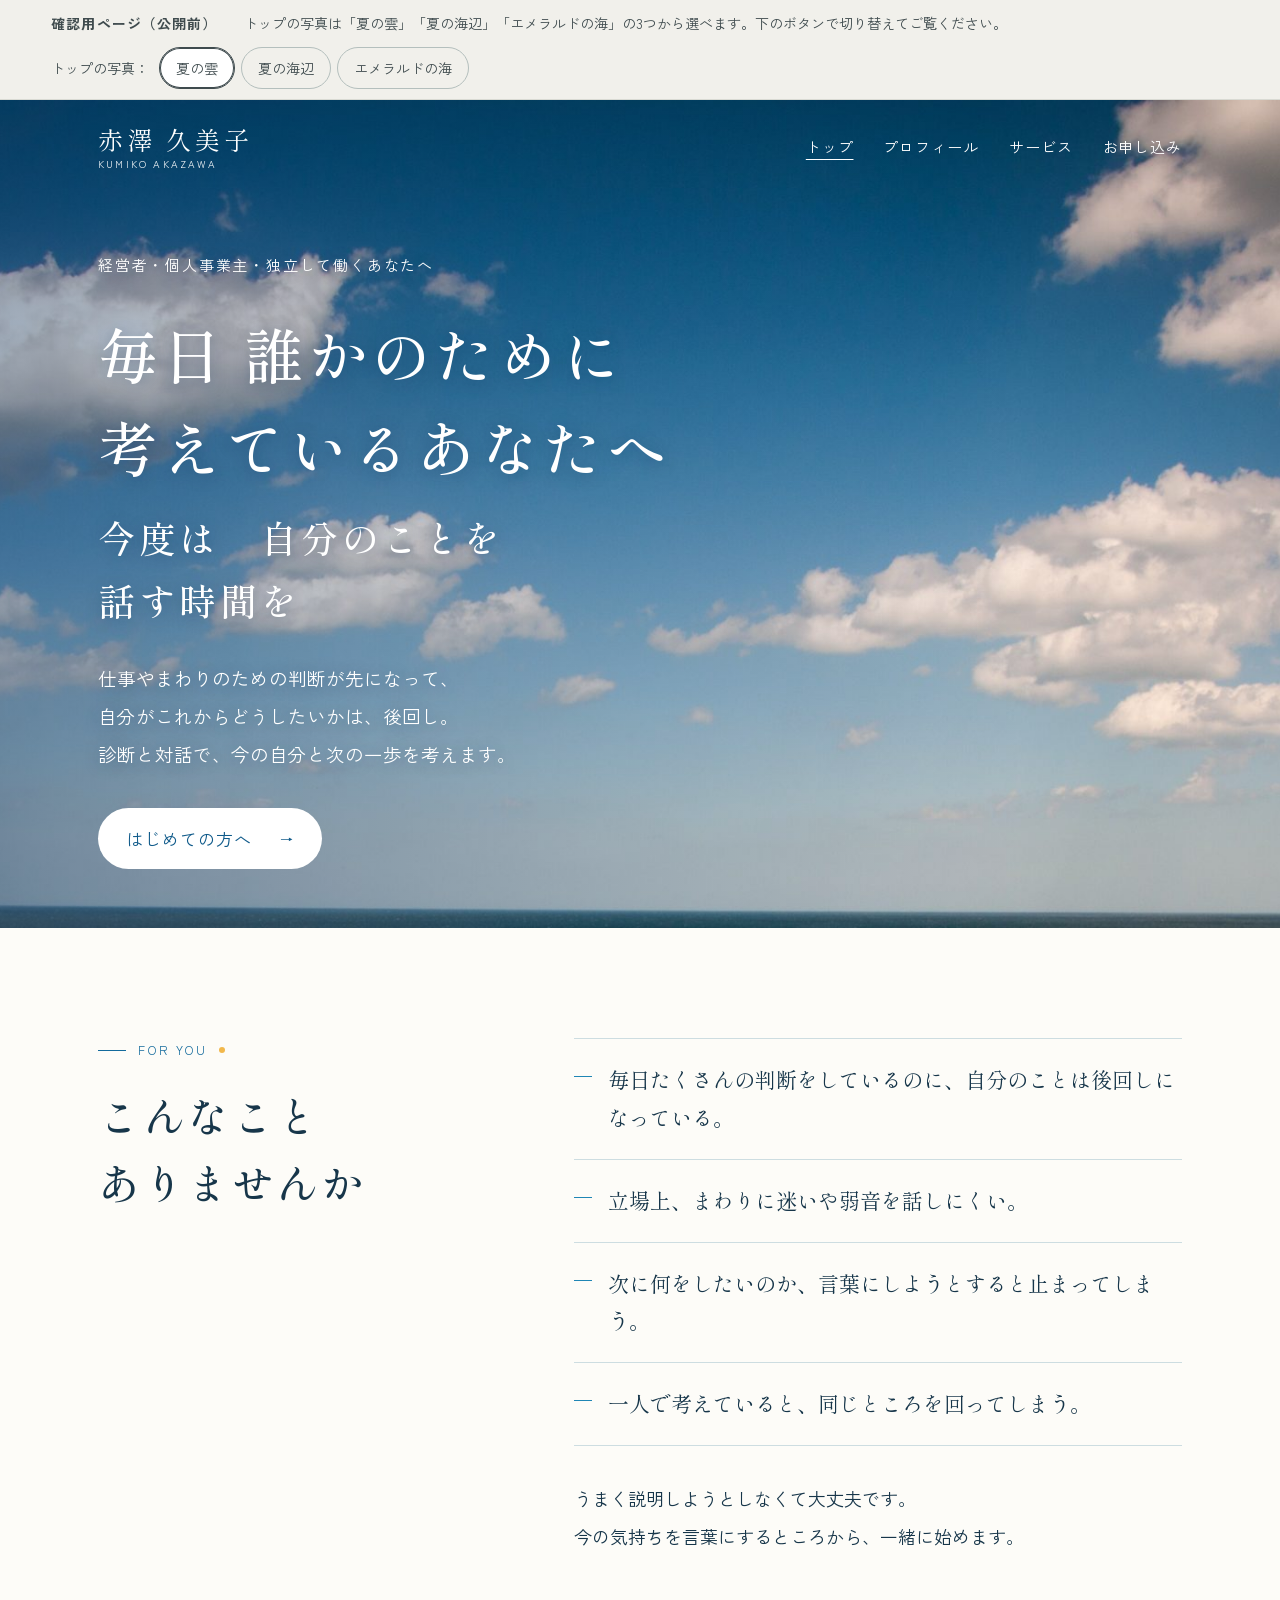
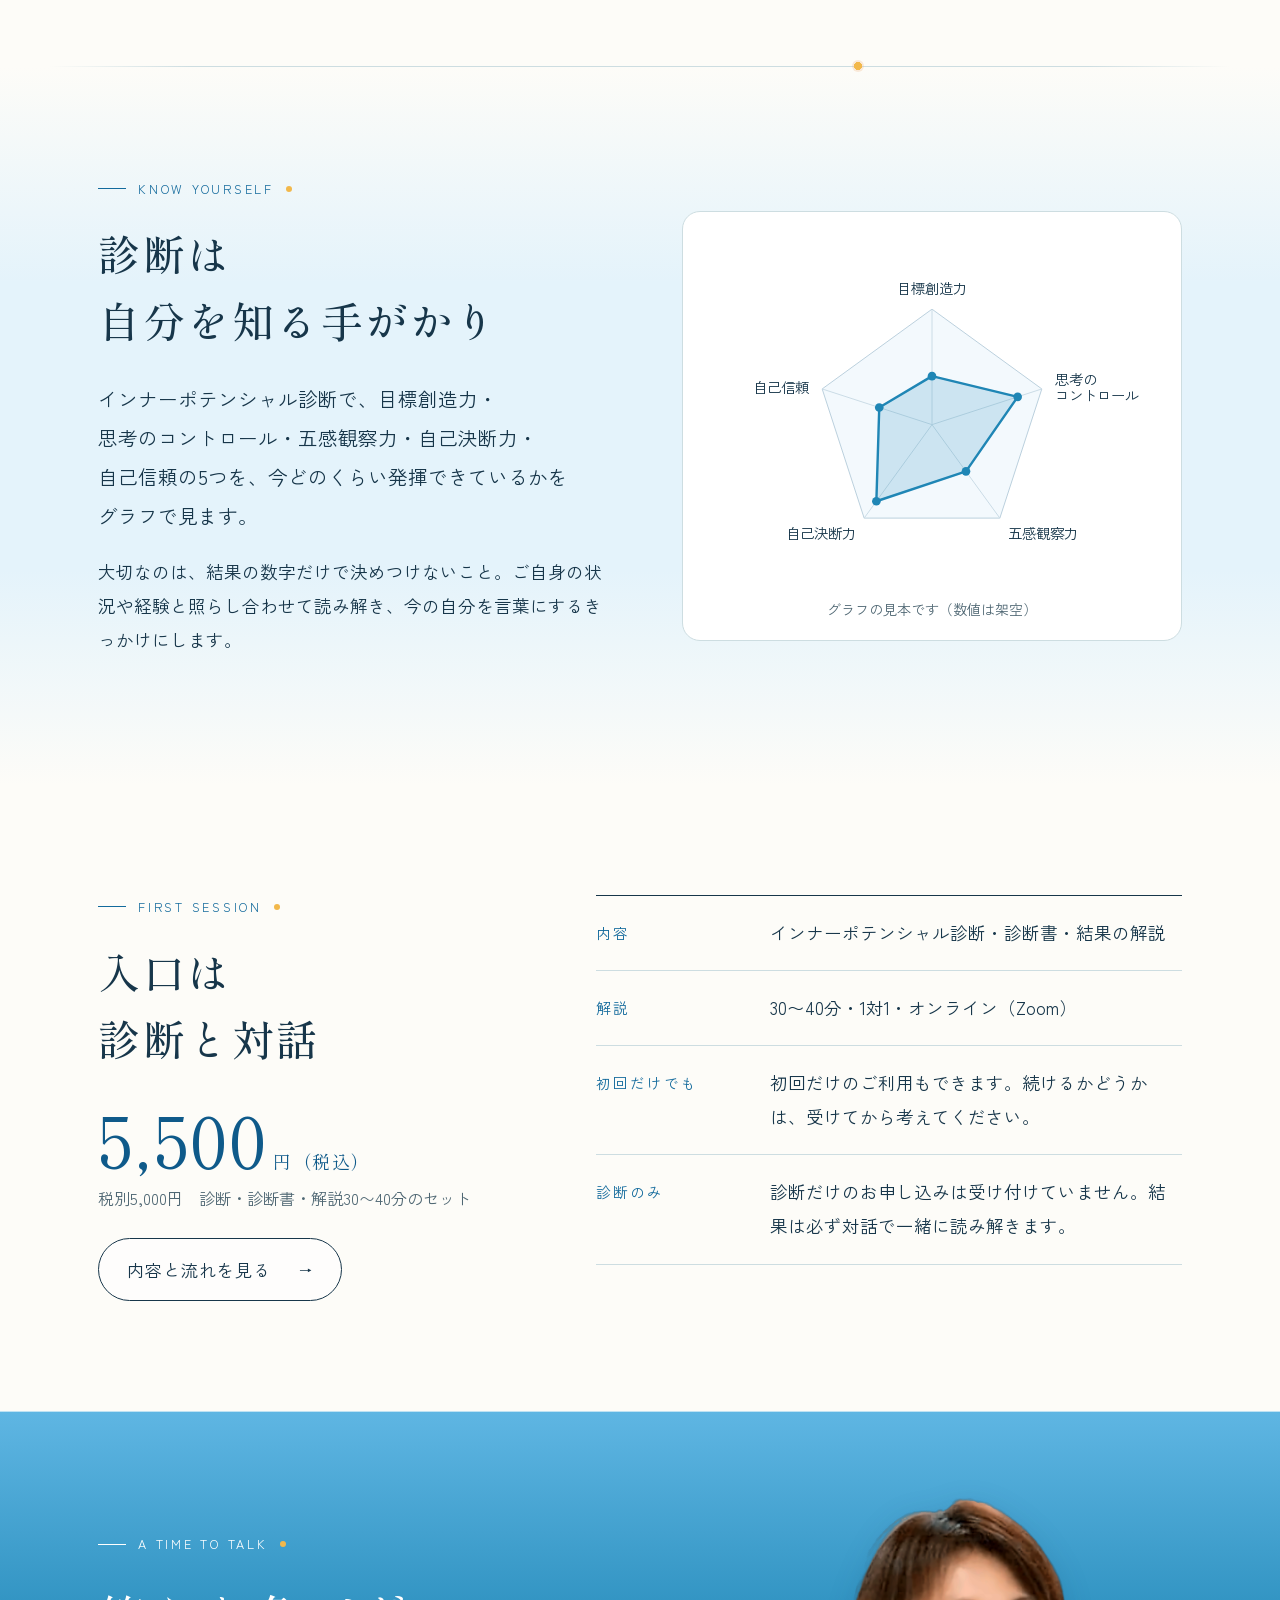
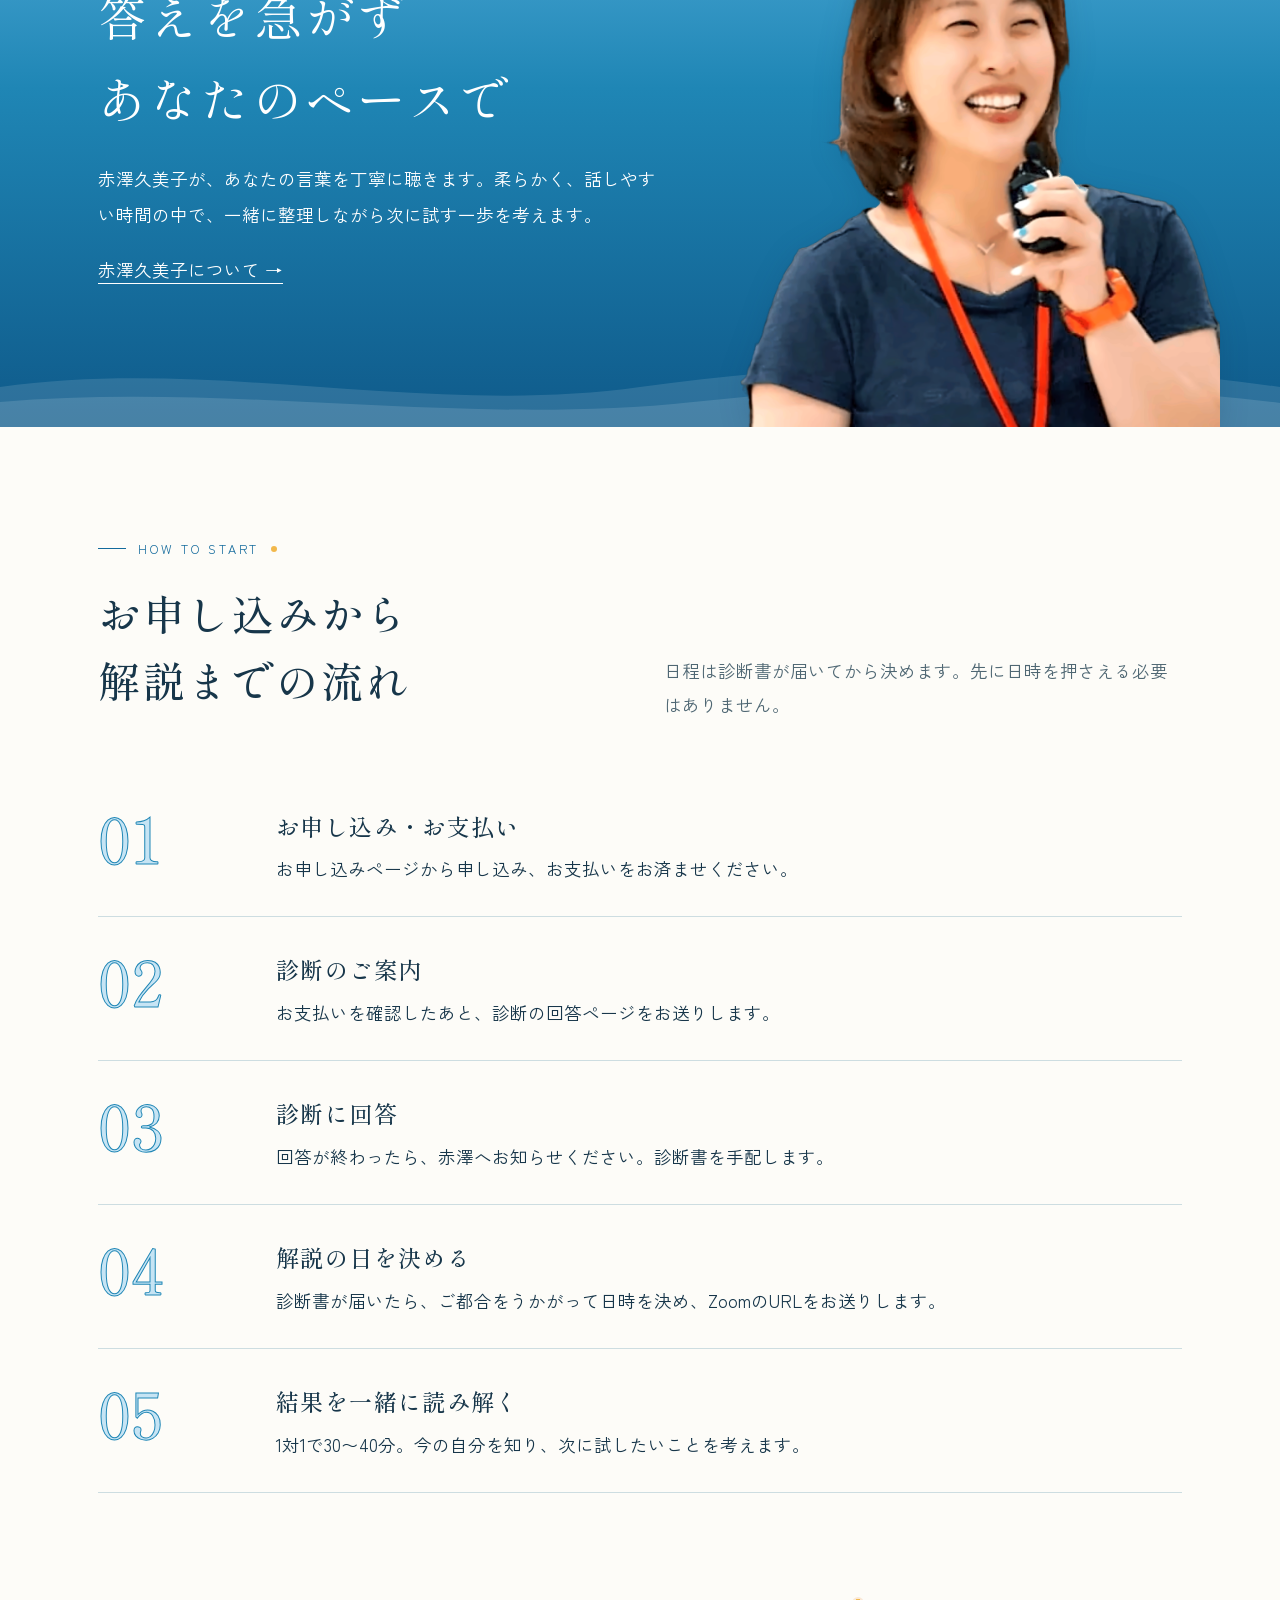
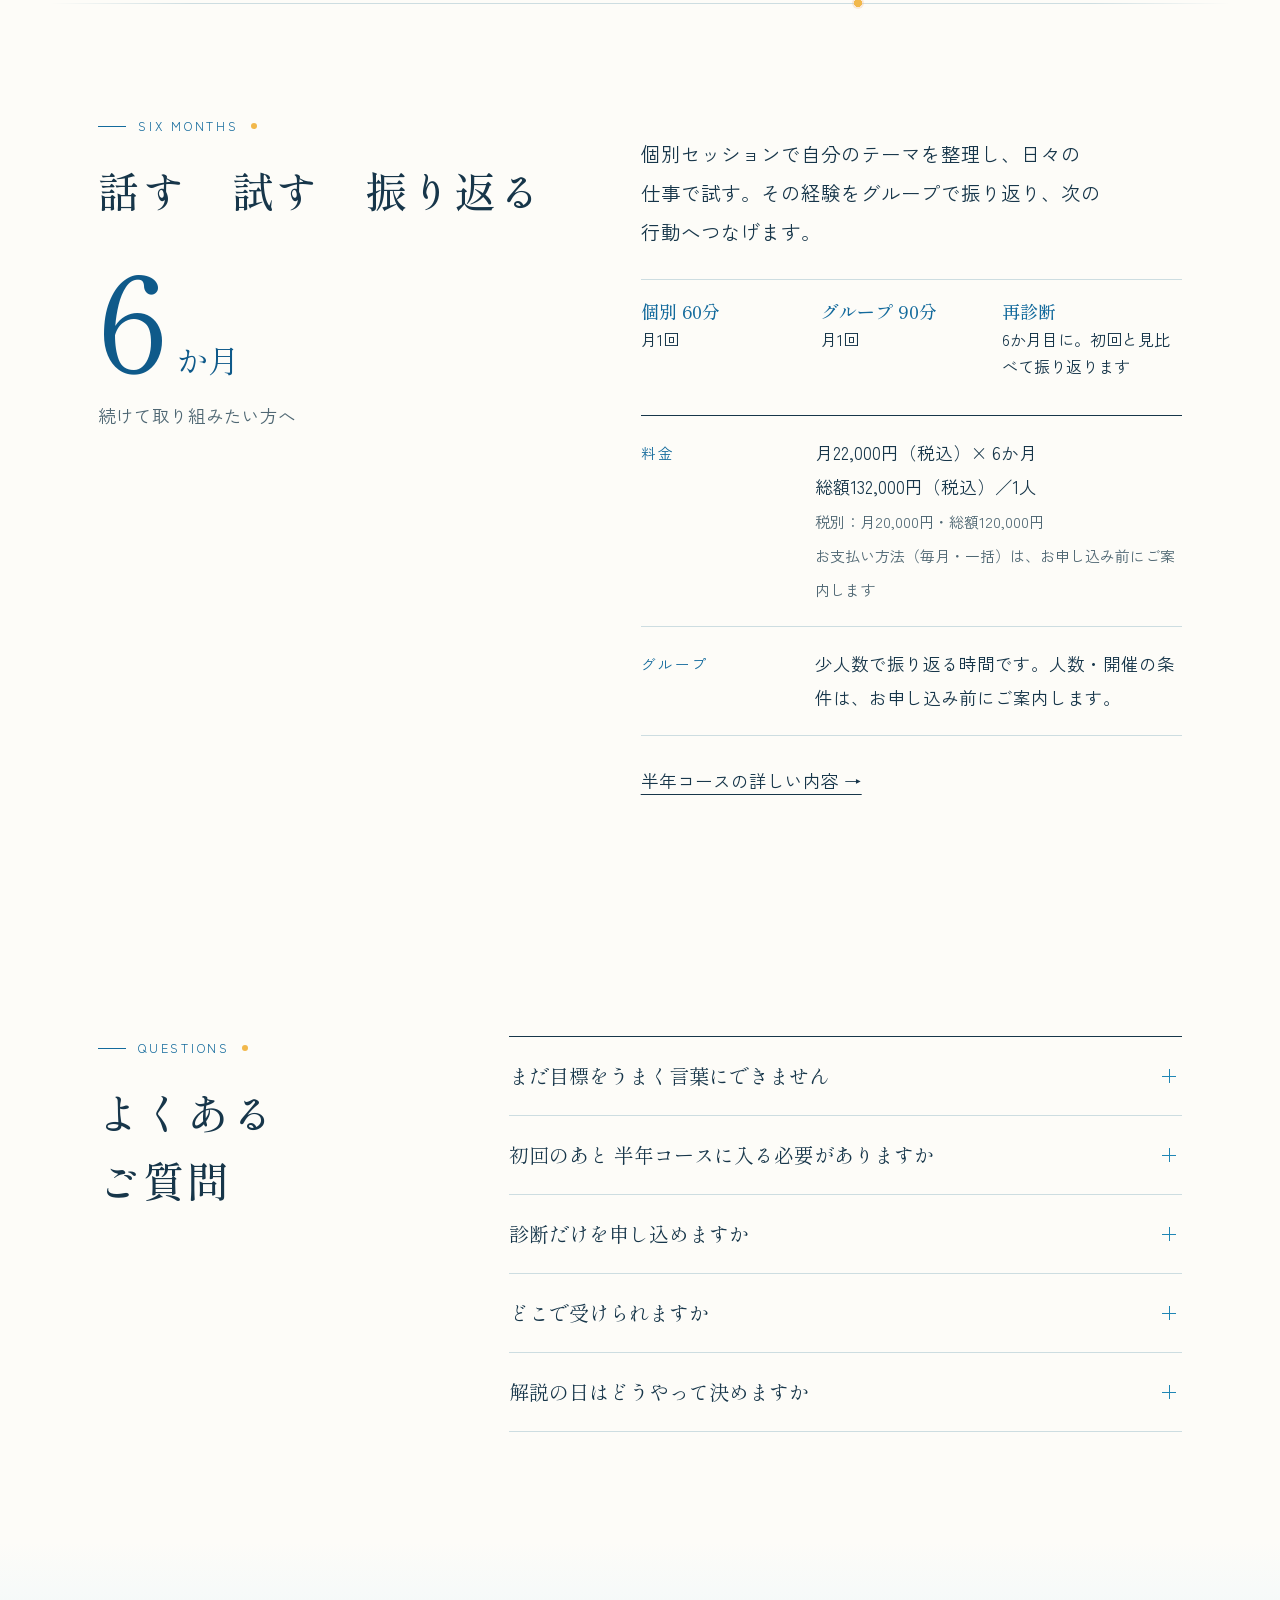
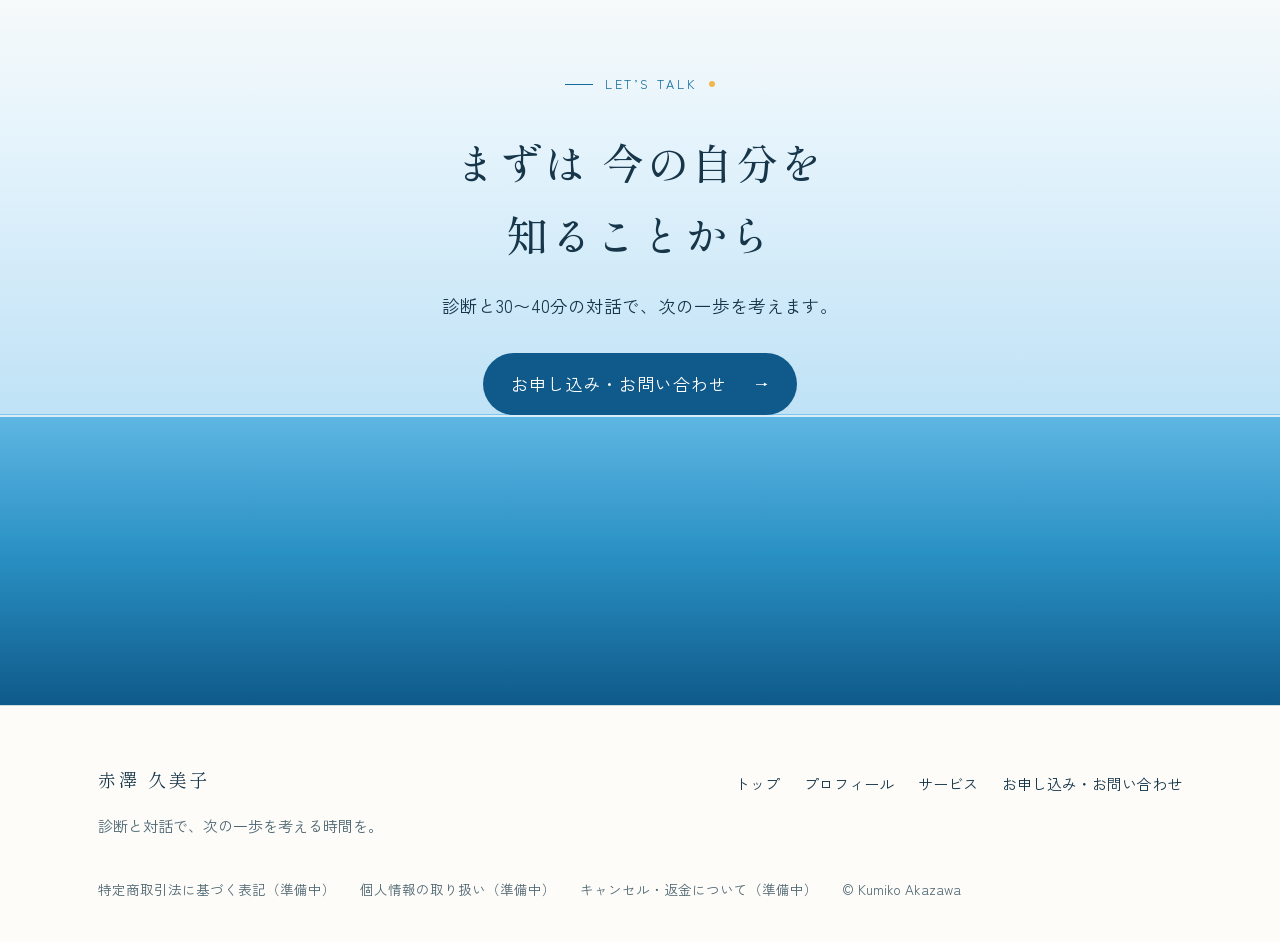
==== commit 0c09eb5d: "本人写真を差し替え：ぼかし・下の白フェードをやめ、くっきりした切り抜きに（遺影っぽさの解消） Co-Authored-By: Claude Opus 5.5 <noreply@anthropic.co" ====
--- a/index.html
+++ b/index.html
@@ -85,7 +85,7 @@
 </dl></div></section>
 
 <section class="band band-person"><div class="wrap rv">
-<figure class="band-face"><img src="assets/akazawa-cutout.png" width="800" height="1000" alt="笑顔で話す赤澤久美子"></figure>
+<figure class="band-face"><img src="assets/akazawa-portrait.png" width="1200" height="1500" alt="笑顔で話す赤澤久美子"></figure>
 <p class="kicker" style="color:#fff">A TIME TO TALK</p>
 <p class="big">答えを急がず<br>あなたのペースで</p>
 <p>赤澤久美子が、あなたの言葉を丁寧に聴きます。柔らかく、話しやすい時間の中で、一緒に整理しながら次に試す一歩を考えます。</p>
--- a/style.css
+++ b/style.css
@@ -223,7 +223,7 @@
 .person img{position:absolute;left:50%;bottom:0;width:96%;height:auto;transform:translateX(-50%)}
 .band-person .wrap{display:grid;grid-template-columns:1fr;position:relative}
 .band-face{position:absolute;right:0;bottom:-120px;width:min(40vw,500px);margin:0;z-index:0}
-.band-face img{width:100%;height:auto;filter:drop-shadow(0 12px 30px rgba(0,40,80,.25))}
+.band-face img{width:100%;height:auto;filter:drop-shadow(0 6px 14px rgba(0,40,80,.14))}
 .band-person .wrap>*:not(.band-face){position:relative;z-index:1;max-width:560px}
 
 /* 申込み・問い合わせ */
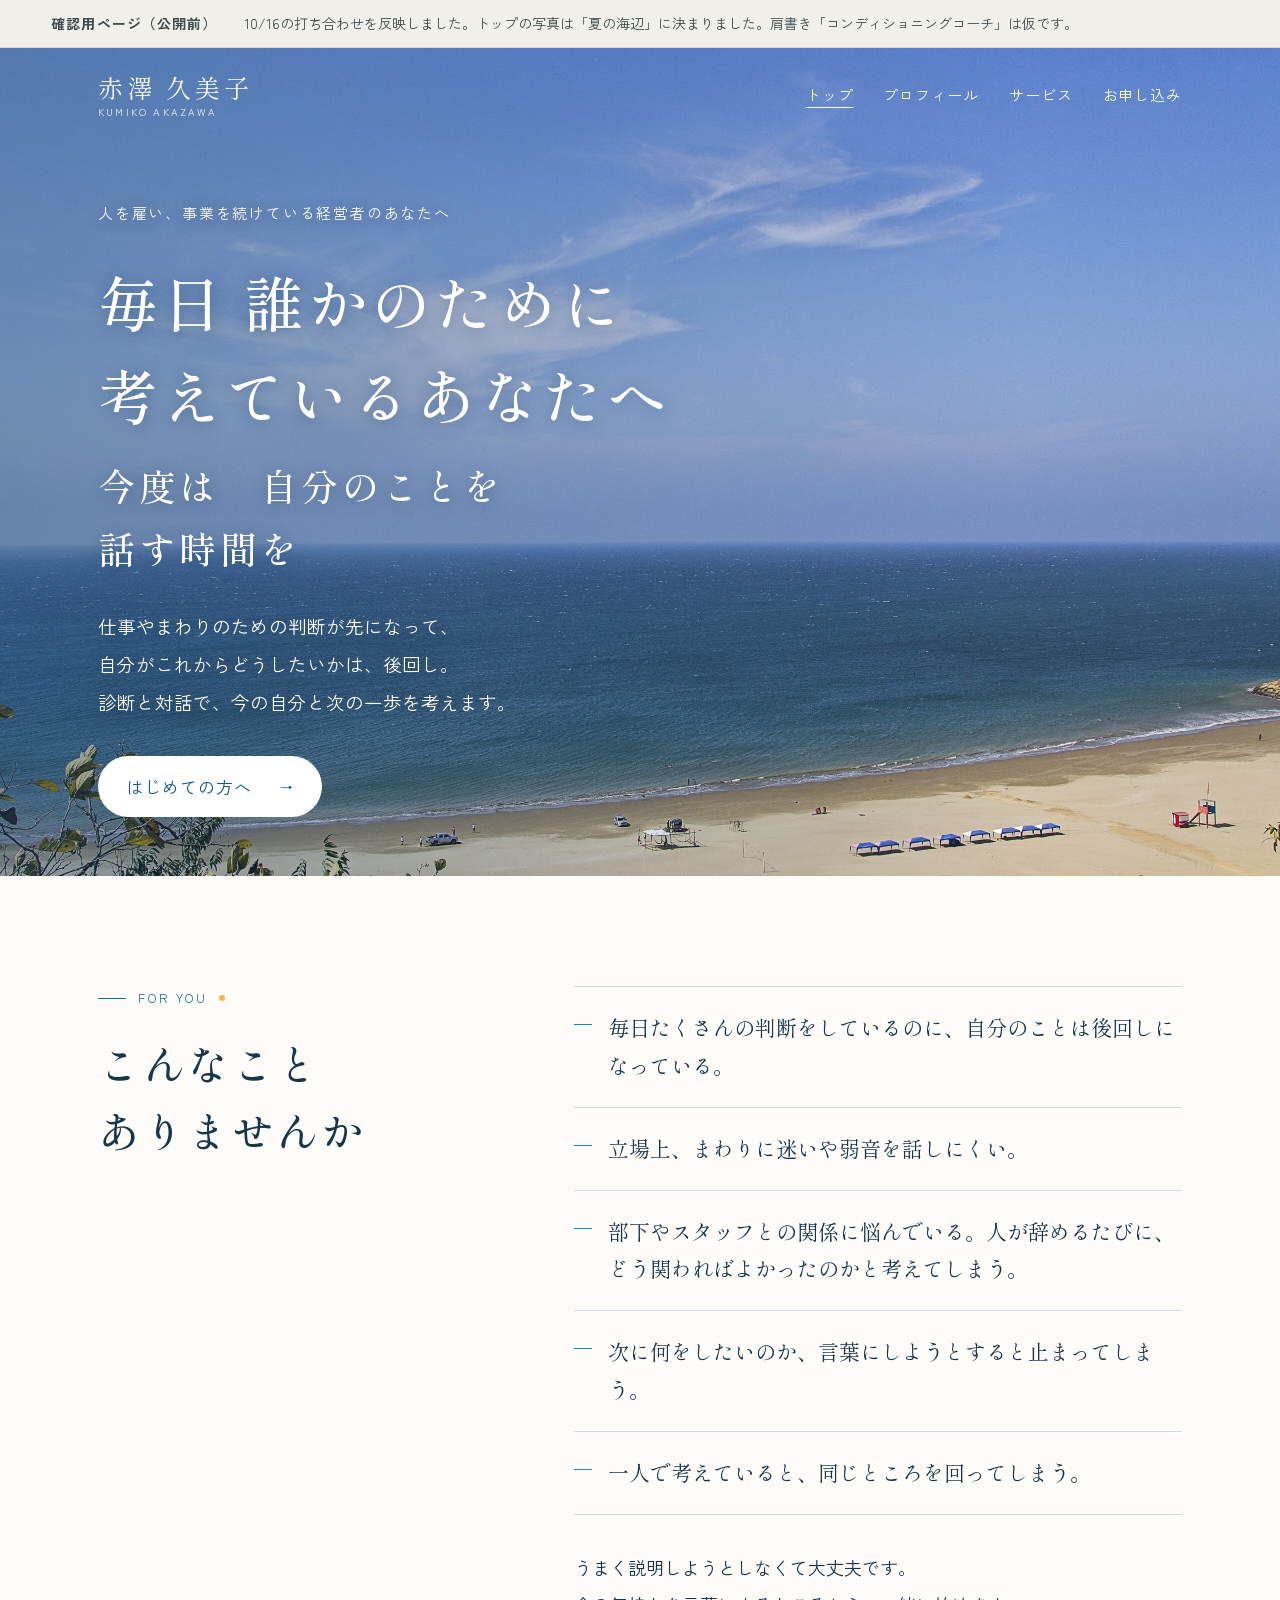
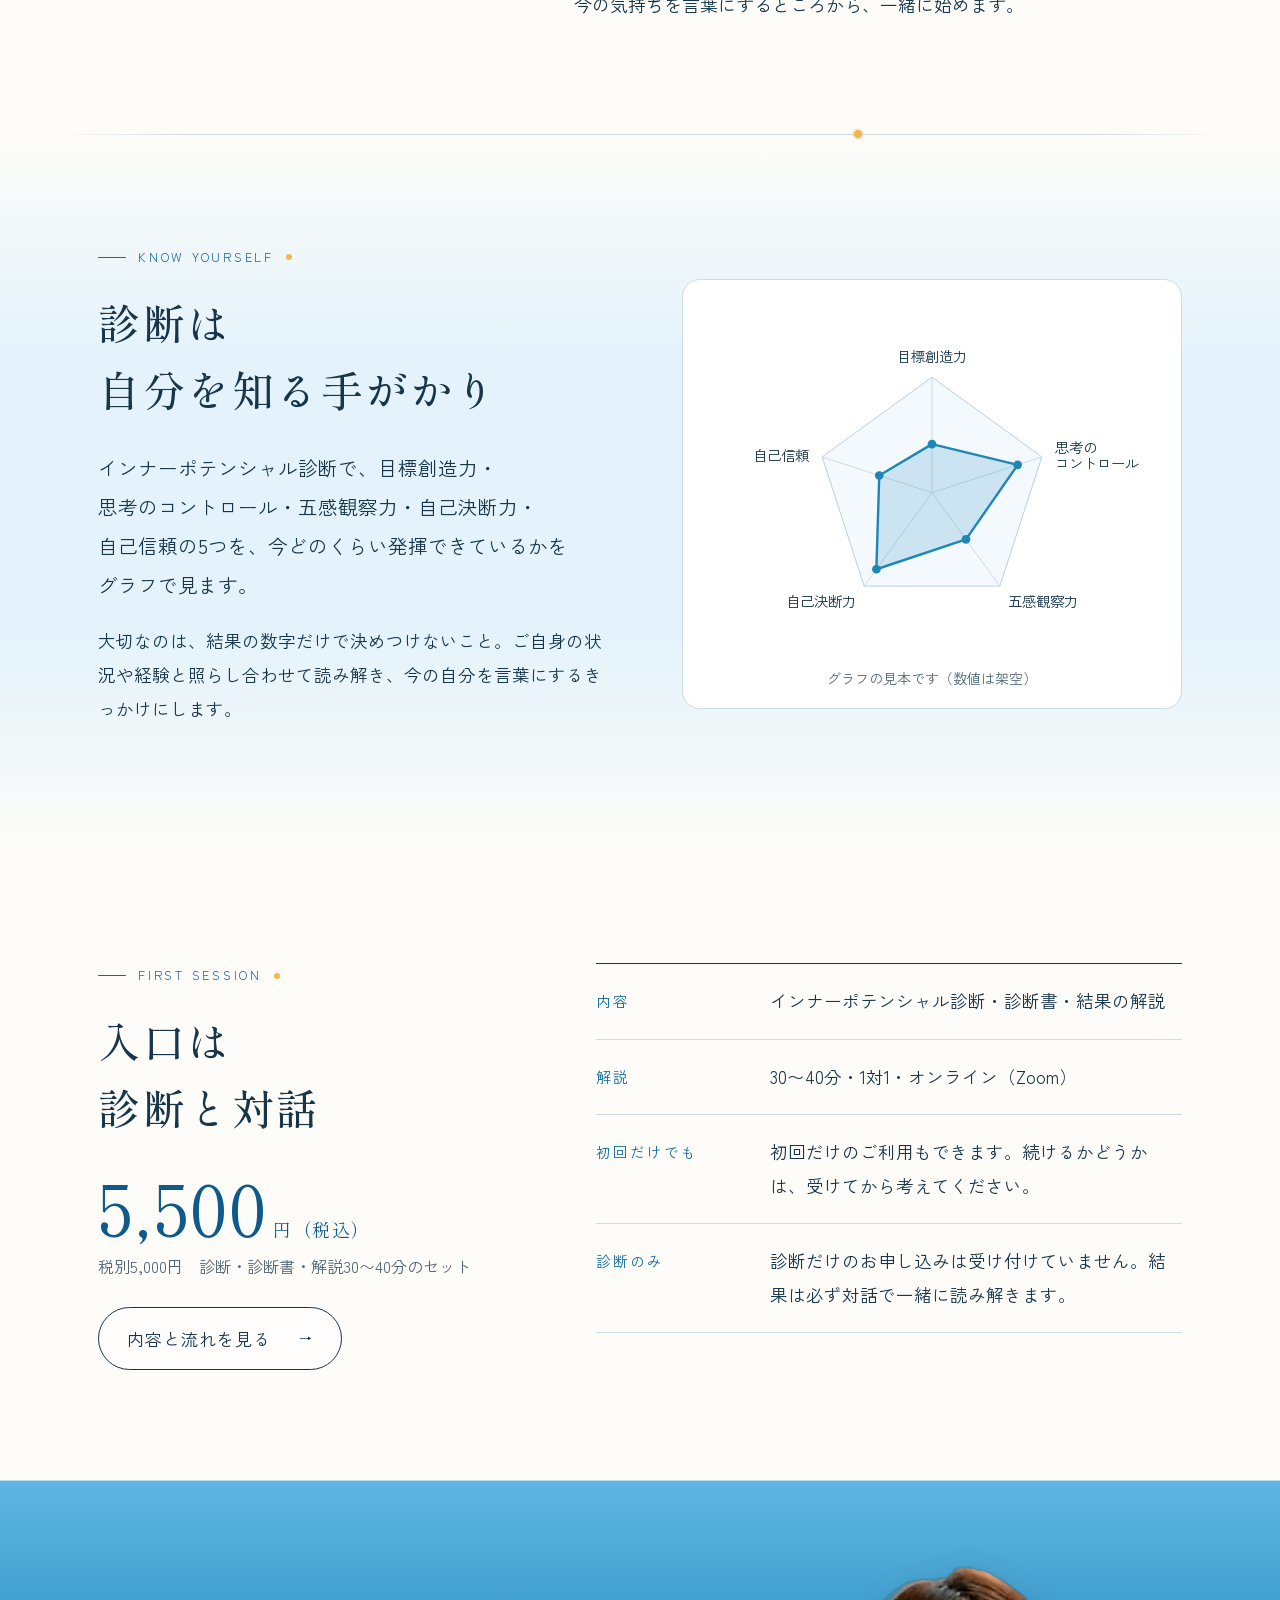
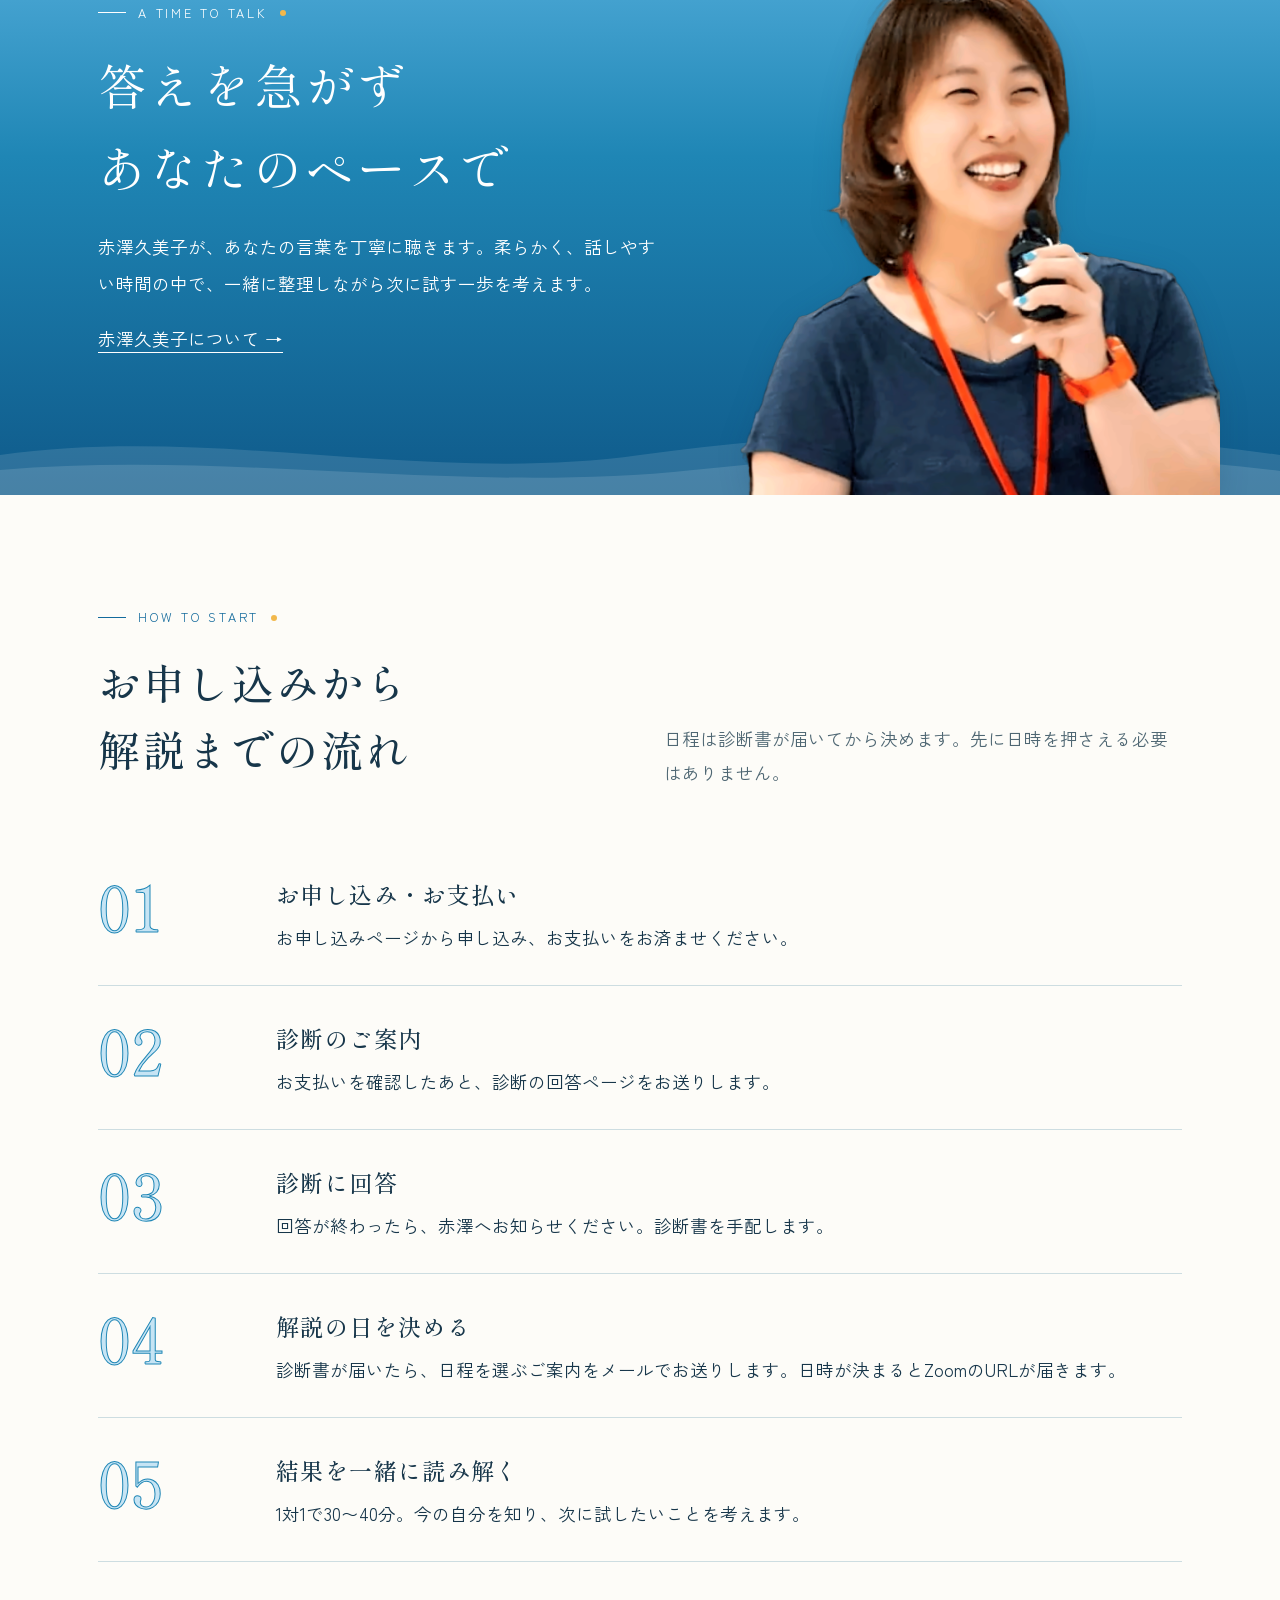
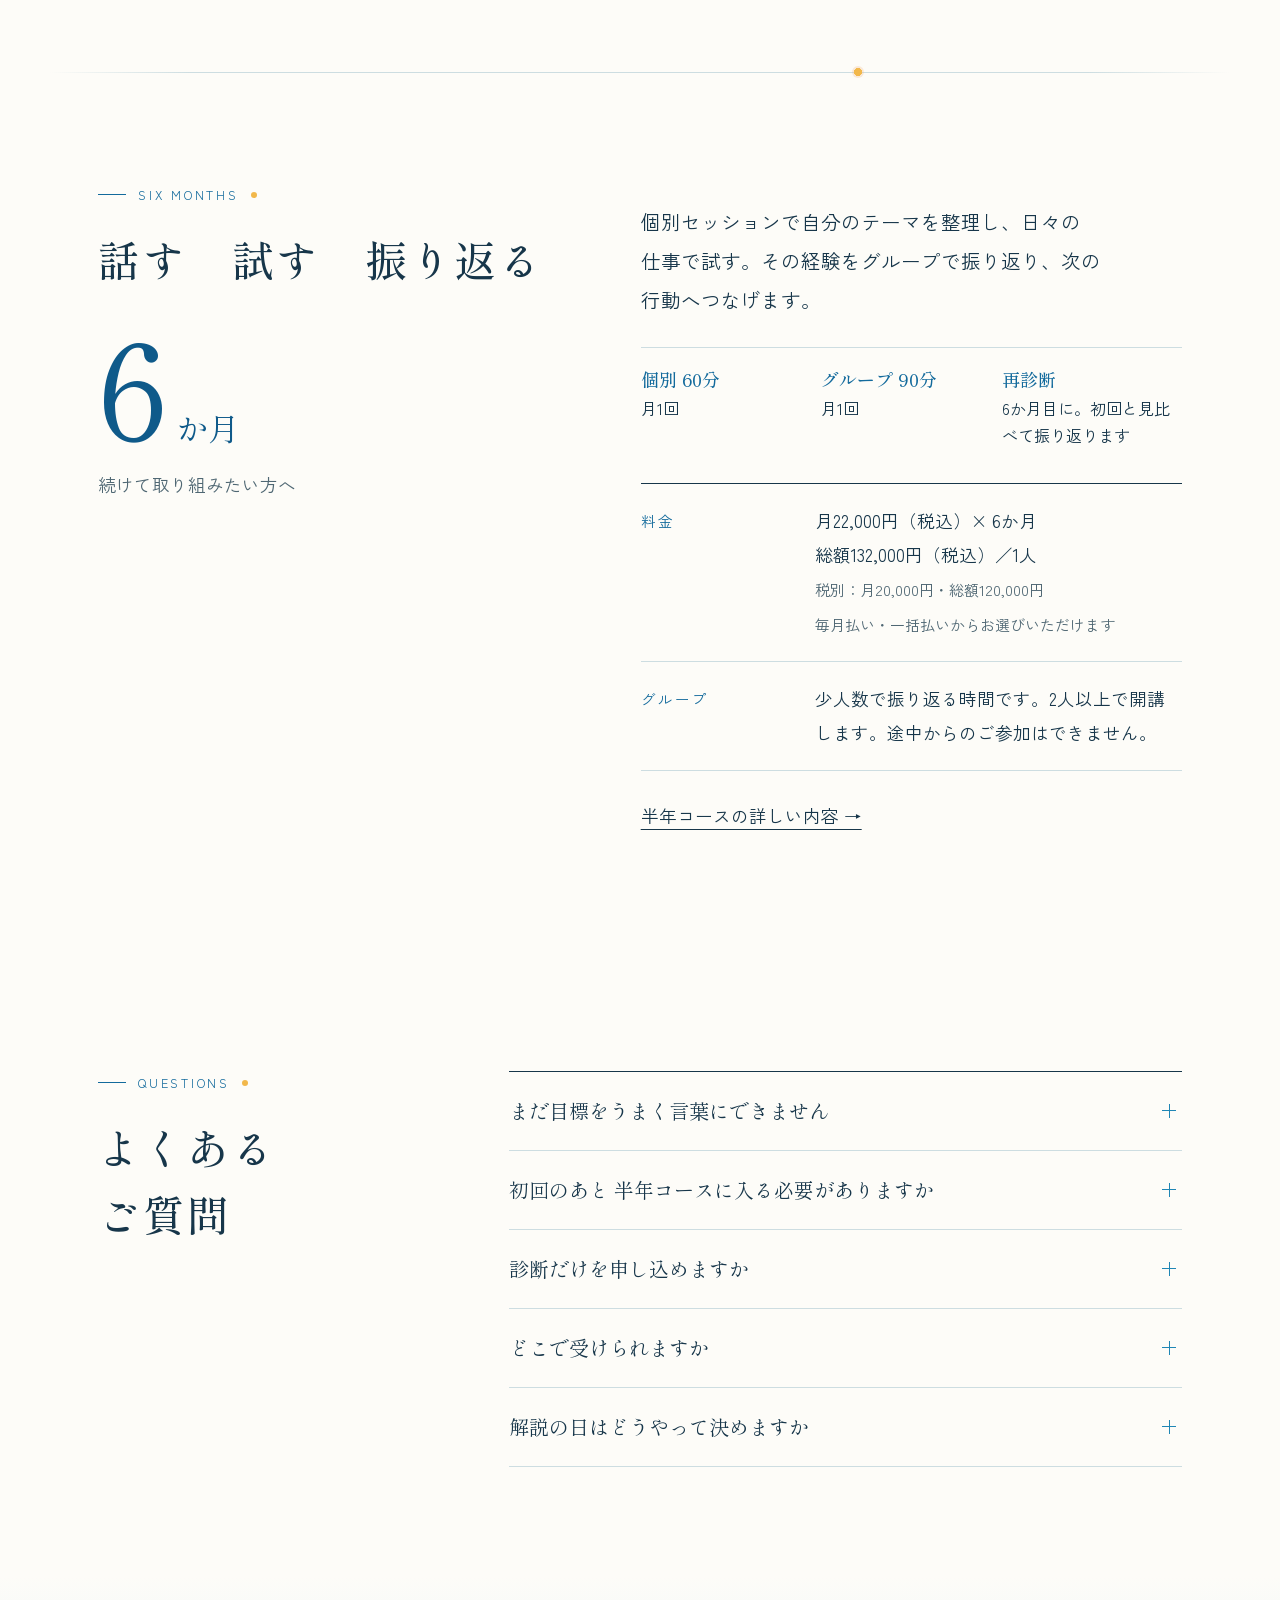
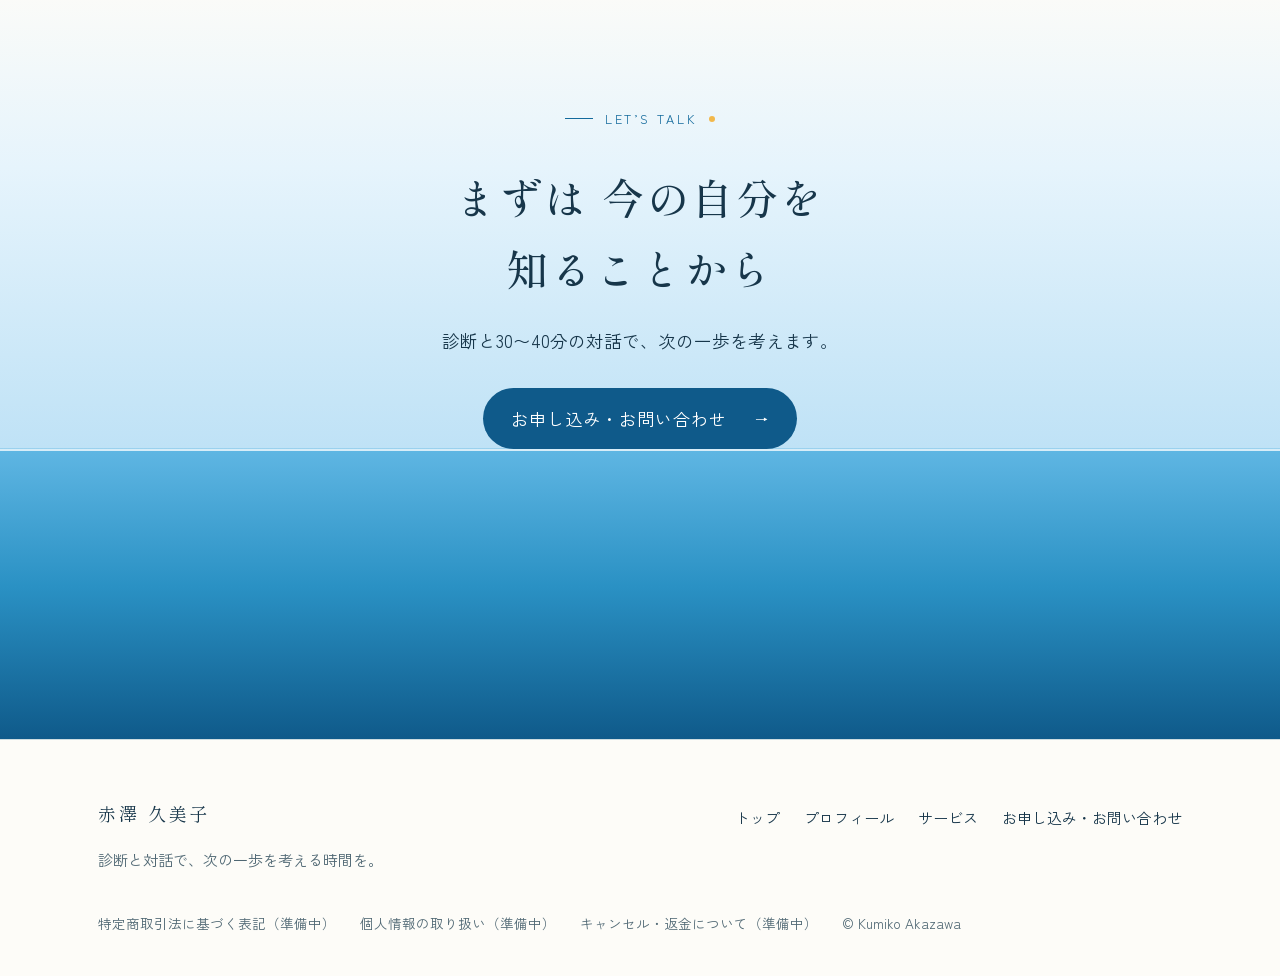
==== commit 67cd28e5: "10/16打ち合わせを反映：経営者向けの文言・部下との関係の悩み・夏の海辺に固定・肩書き（仮）・キャンセル/欠席/開講条件・診断書見本の枠・対面は要相談・日程案内の自動化 Co-Authored-By" ====
--- a/index.html
+++ b/index.html
@@ -1,10 +1,9 @@
 <!doctype html>
 <html lang="ja"><head><meta charset="utf-8"><meta name="viewport" content="width=device-width, initial-scale=1.0">
-<meta name="robots" content="noindex,nofollow"><title>トップ｜赤澤久美子</title><meta name="description" content="経営者・個人事業主・独立して働く方へ。インナーポテンシャル診断と1対1の対話で、今の自分と次の一歩を考えます。">
+<meta name="robots" content="noindex,nofollow"><title>トップ｜赤澤久美子</title><meta name="description" content="人を雇って事業を続ける経営者の方へ。インナーポテンシャル診断と1対1の対話で、今の自分と次の一歩を考えます。">
 <link rel="preconnect" href="https://fonts.googleapis.com"><link rel="preconnect" href="https://fonts.gstatic.com" crossorigin><link href="https://fonts.googleapis.com/css2?family=Shippori+Mincho:wght@500;600&family=Zen+Kaku+Gothic+New:wght@400;500&display=swap" rel="stylesheet"><link rel="stylesheet" href="style.css"></head>
-<body class="home fv-s1"><a href="#main" class="skip">本文へ</a>
-<div class="review"><p><strong>確認用ページ（公開前）</strong>　トップの写真は「夏の雲」「夏の海辺」「エメラルドの海」の3つから選べます。下のボタンで切り替えてご覧ください。</p>
-<div class="fv-switch" aria-label="トップの写真を比べる"><span>トップの写真：</span><button type="button" data-fv="fv-s1" aria-pressed="true">夏の雲</button><button type="button" data-fv="fv-s3" aria-pressed="false">夏の海辺</button><button type="button" data-fv="fv-s4" aria-pressed="false">エメラルドの海</button></div></div>
+<body class="home fv-s3"><a href="#main" class="skip">本文へ</a>
+<div class="review"><p><strong>確認用ページ（公開前）</strong>　10/16の打ち合わせを反映しました。トップの写真は「夏の海辺」に決まりました。肩書き「コンディショニングコーチ」は仮です。</p></div>
 <header class="site-head"><div class="wrap"><a class="brand" href="index.html">赤澤 久美子<small>KUMIKO AKAZAWA</small></a><nav class="gnav" aria-label="サイトメニュー"><a href="index.html" aria-current="page">トップ</a><a href="profile.html">プロフィール</a><a href="services.html">サービス</a><a href="contact.html">お申し込み</a></nav></div></header>
 <main id="main">
 <section class="hero"><div class="photo-bg" aria-hidden="true"></div><div class="scene" aria-hidden="true"><svg viewBox="0 0 1440 900" preserveAspectRatio="xMidYMid slice">
@@ -46,7 +45,7 @@
 </g>
 </svg></div>
 <div class="hero-inner"><div class="hero-copy">
-<p class="eyebrow">経営者・個人事業主・独立して働くあなたへ</p>
+<p class="eyebrow">人を雇い、事業を続けている経営者のあなたへ</p>
 <h1>毎日 誰かのために<br>考えているあなたへ<span class="soft">今度は　自分のことを<br class="sp">話す時間を</span></h1>
 <p class="lead">仕事やまわりのための判断が先になって、<br>自分がこれからどうしたいかは、後回し。<br>診断と対話で、今の自分と次の一歩を考えます。</p>
 <a class="btn btn-main" href="services.html#entry">はじめての方へ<span class="arw">→</span></a>
@@ -61,6 +60,7 @@
 <div class="rv"><ul class="letter-list">
 <li>毎日たくさんの判断をしているのに、自分のことは後回しになっている。</li>
 <li>立場上、まわりに迷いや弱音を話しにくい。</li>
+<li>部下やスタッフとの関係に悩んでいる。人が辞めるたびに、どう関わればよかったのかと考えてしまう。</li>
 <li>次に何をしたいのか、言葉にしようとすると止まってしまう。</li>
 <li>一人で考えていると、同じところを回ってしまう。</li>
 </ul>
@@ -95,7 +95,7 @@
 
 <section class="section"><div class="wrap">
 <div class="flow-head rv"><div><p class="kicker">HOW TO START</p><h2>お申し込みから<br>解説までの流れ</h2></div><p class="muted">日程は診断書が届いてから決めます。先に日時を押さえる必要はありません。</p></div>
-<ol class="steps"><li class="rv"><div><h3>お申し込み・お支払い</h3><p>お申し込みページから申し込み、お支払いをお済ませください。</p></div></li><li class="rv"><div><h3>診断のご案内</h3><p>お支払いを確認したあと、診断の回答ページをお送りします。</p></div></li><li class="rv"><div><h3>診断に回答</h3><p>回答が終わったら、赤澤へお知らせください。診断書を手配します。</p></div></li><li class="rv"><div><h3>解説の日を決める</h3><p>診断書が届いたら、ご都合をうかがって日時を決め、ZoomのURLをお送りします。</p></div></li><li class="rv"><div><h3>結果を一緒に読み解く</h3><p><span class="nw">1対1</span>で30〜40分。今の自分を知り、次に試したいことを考えます。</p></div></li></ol>
+<ol class="steps"><li class="rv"><div><h3>お申し込み・お支払い</h3><p>お申し込みページから申し込み、お支払いをお済ませください。</p></div></li><li class="rv"><div><h3>診断のご案内</h3><p>お支払いを確認したあと、診断の回答ページをお送りします。</p></div></li><li class="rv"><div><h3>診断に回答</h3><p>回答が終わったら、赤澤へお知らせください。診断書を手配します。</p></div></li><li class="rv"><div><h3>解説の日を決める</h3><p>診断書が届いたら、日程を選ぶご案内をメールでお送りします。日時が決まるとZoomのURLが届きます。</p></div></li><li class="rv"><div><h3>結果を一緒に読み解く</h3><p><span class="nw">1対1</span>で30〜40分。今の自分を知り、次に試したいことを考えます。</p></div></li></ol>
 </div></section>
 <div class="horizon" aria-hidden="true"></div>
 <section class="section" id="ongoing"><div class="wrap course">
@@ -104,15 +104,15 @@
 <div class="rv"><p class="lead">個別セッションで自分のテーマを整理し、日々の仕事で試す。その経験をグループで振り返り、次の行動へつなげます。</p>
 <ul class="course-rhythm"><li><b>個別 60分</b>月1回</li><li><b>グループ 90分</b>月1回</li><li><b>再診断</b>6か月目に。初回と見比べて振り返ります</li></ul>
 <dl class="index-list" style="margin-top:34px">
-<div><dt>料金</dt><dd>月22,000円（税込）× 6か月<br>総額132,000円（税込）／1人<br><span class="note">税別：月20,000円・総額120,000円<br>お支払い方法（毎月・一括）は、お申し込み前にご案内します</span></dd></div>
-<div><dt>グループ</dt><dd>少人数で振り返る時間です。人数・開催の条件は、お申し込み前にご案内します。</dd></div>
+<div><dt>料金</dt><dd>月22,000円（税込）× 6か月<br>総額132,000円（税込）／1人<br><span class="note">税別：月20,000円・総額120,000円<br>毎月払い・一括払いからお選びいただけます</span></dd></div>
+<div><dt>グループ</dt><dd>少人数で振り返る時間です。2人以上で開講します。途中からのご参加はできません。</dd></div>
 </dl>
 <p style="margin-top:28px"><a href="services.html#ongoing">半年コースの詳しい内容 →</a></p></div>
 </div></section>
 
 <section class="section" id="faq"><div class="wrap faq-grid">
 <div class="rv"><p class="kicker">QUESTIONS</p><h2>よくある<br>ご質問</h2></div>
-<div class="rv"><details><summary>まだ目標をうまく言葉にできません</summary><p>今気になっていることや、考えがまとまらないところからお話しいただけます。</p></details><details><summary>初回のあと 半年コースに入る必要がありますか</summary><p>初回だけで終えることもできます。続けたい方には、半年コースをご案内します。</p></details><details><summary>診断だけを申し込めますか</summary><p>診断と解説はセットでお届けしています。診断のみのお申し込みは受け付けていません。</p></details><details><summary>どこで受けられますか</summary><p>初回の解説はオンライン（Zoom）で、赤澤と<span class="nw">1対1</span>で行います。</p></details><details><summary>解説の日はどうやって決めますか</summary><p>診断書が届いてから、ご都合をうかがって日時を決めます。決まったらZoomの参加URLをお送りします。</p></details></div></div></section>
+<div class="rv"><details><summary>まだ目標をうまく言葉にできません</summary><p>今気になっていることや、考えがまとまらないところからお話しいただけます。</p></details><details><summary>初回のあと 半年コースに入る必要がありますか</summary><p>初回だけで終えることもできます。続けたい方には、半年コースをご案内します。</p></details><details><summary>診断だけを申し込めますか</summary><p>診断と解説はセットでお届けしています。診断のみのお申し込みは受け付けていません。診断の回答ページは、このホームページからお申し込み・お支払いいただいた方にお送りします。</p></details><details><summary>どこで受けられますか</summary><p>初回の解説はオンライン（Zoom）で、赤澤と<span class="nw">1対1</span>で行います。対面をご希望の方は、ご相談ください。</p></details><details><summary>解説の日はどうやって決めますか</summary><p>診断書が届いたら、日程を選ぶご案内をメールでお送りします。日時が決まるとZoomの参加URLが届き、前日にもお知らせが届きます。</p></details></div></div></section>
 
 <section class="closing"><div class="wrap rv">
 <p class="kicker" style="justify-content:center">LET’S TALK</p>
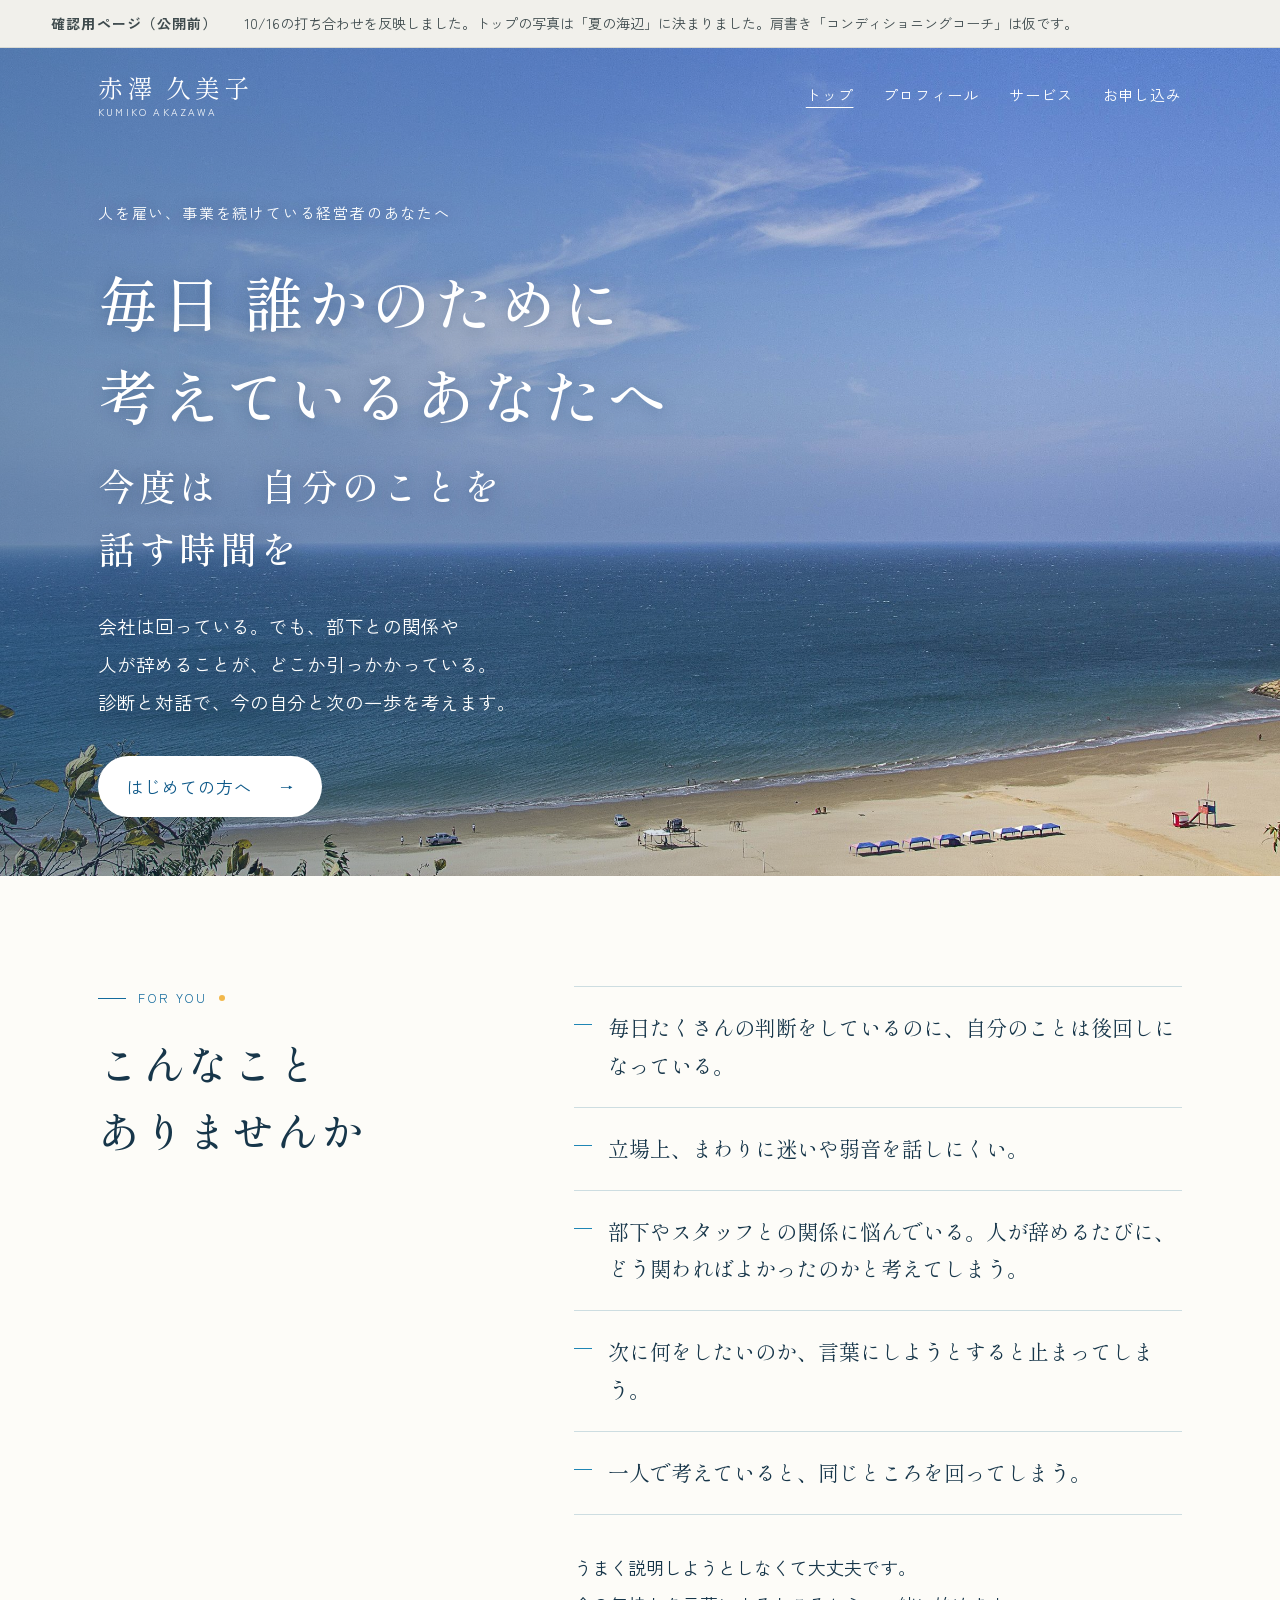
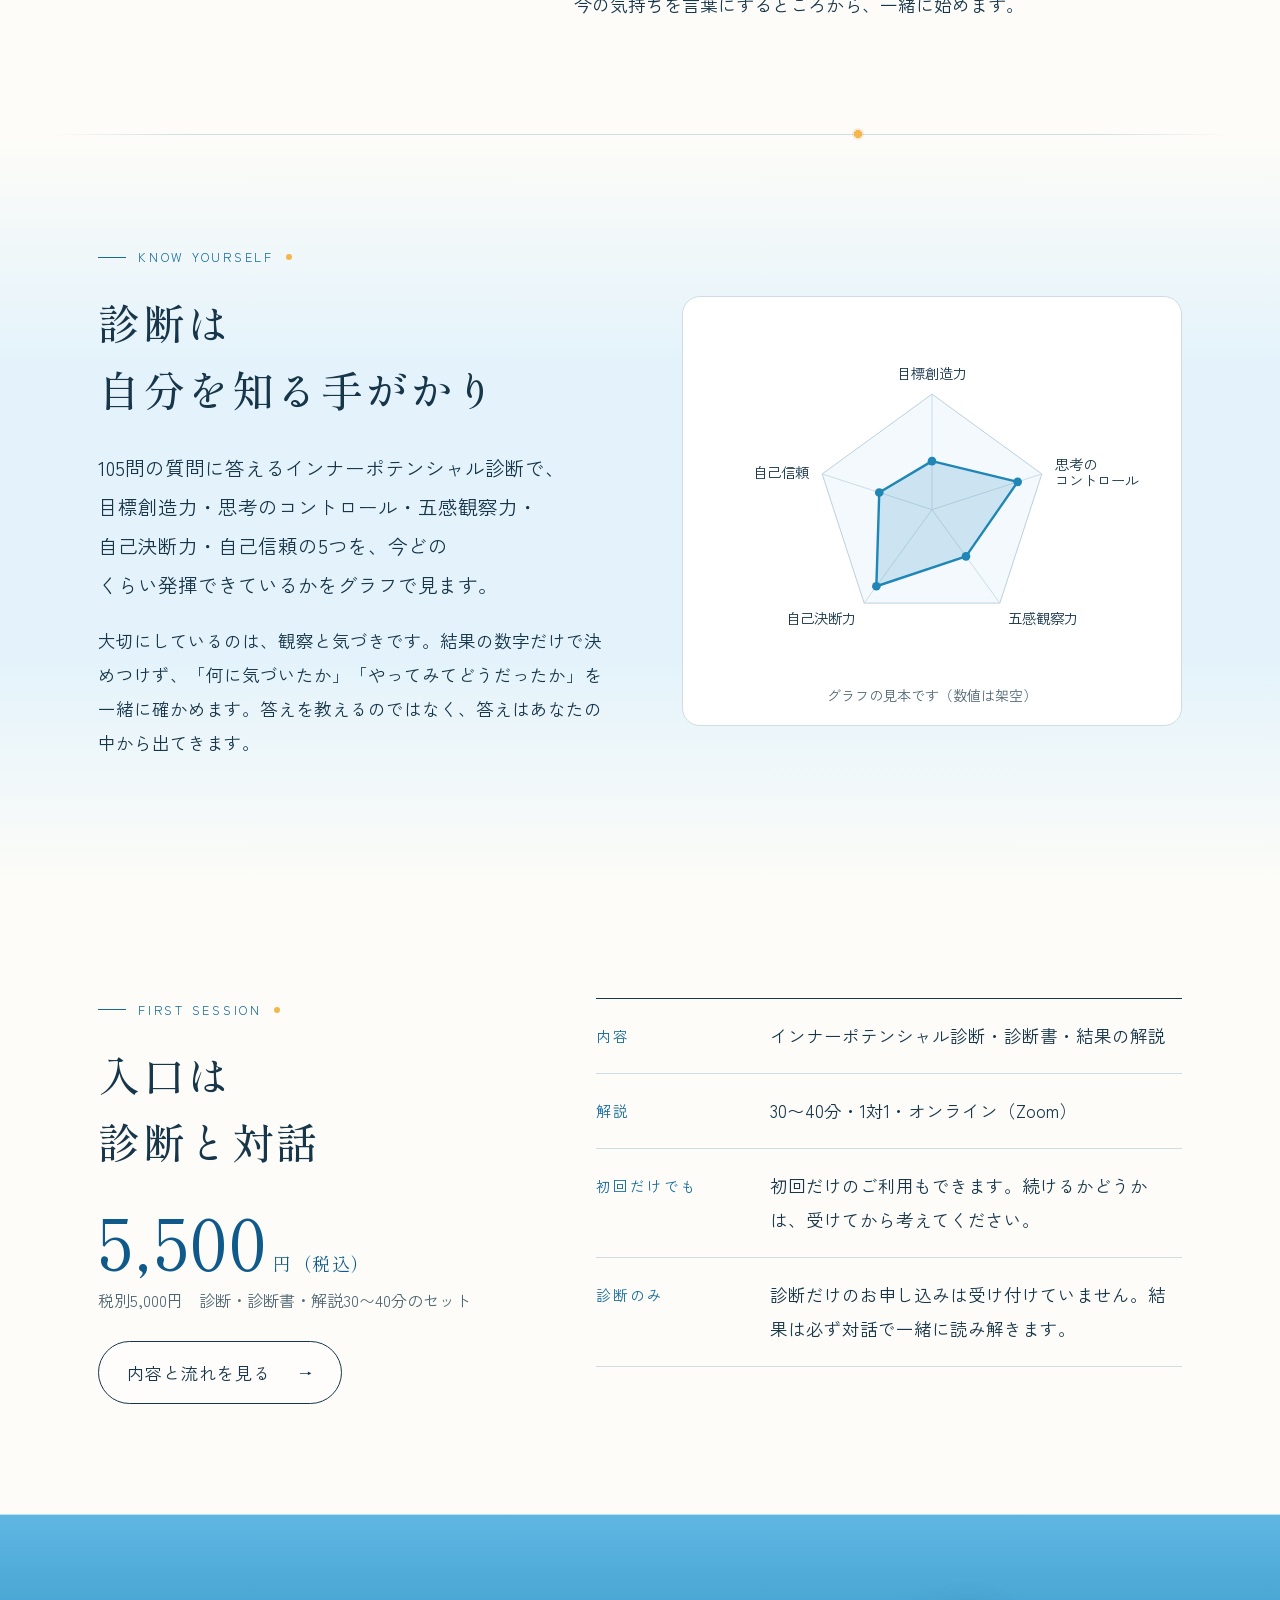
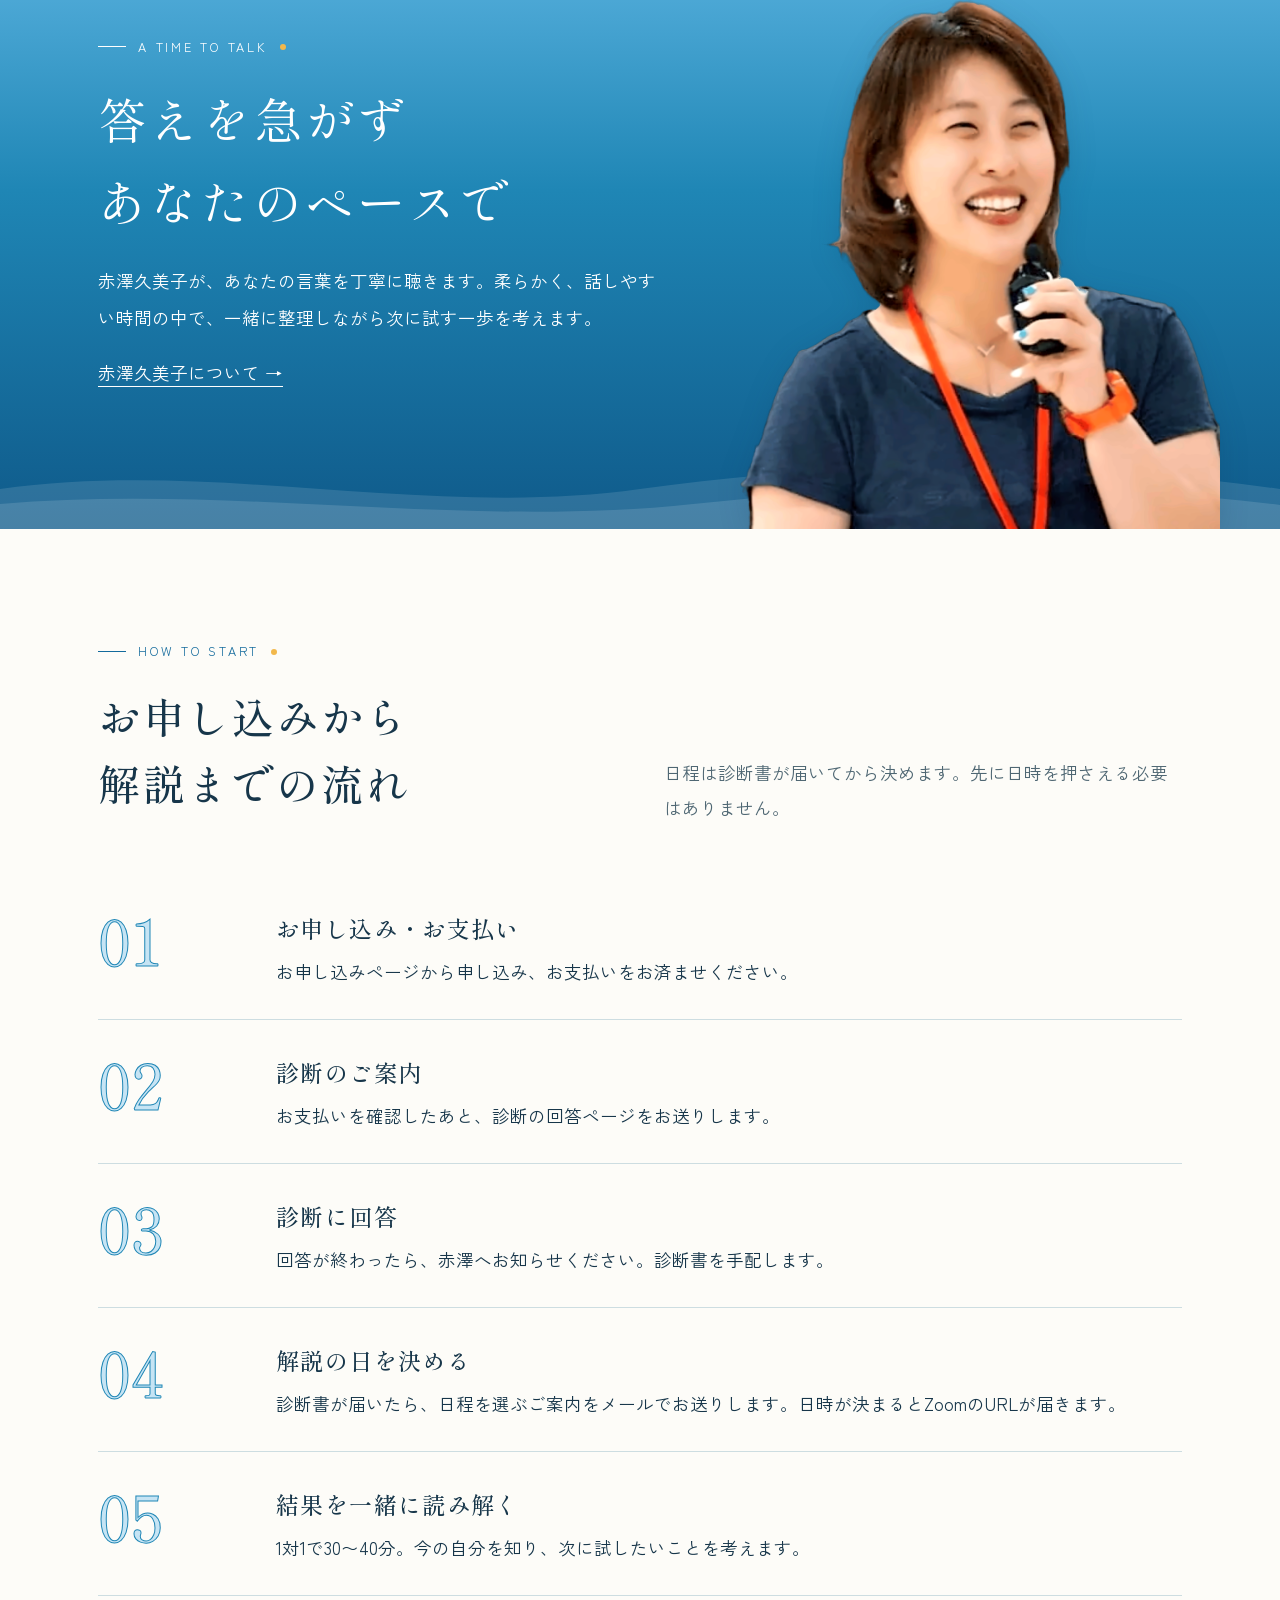
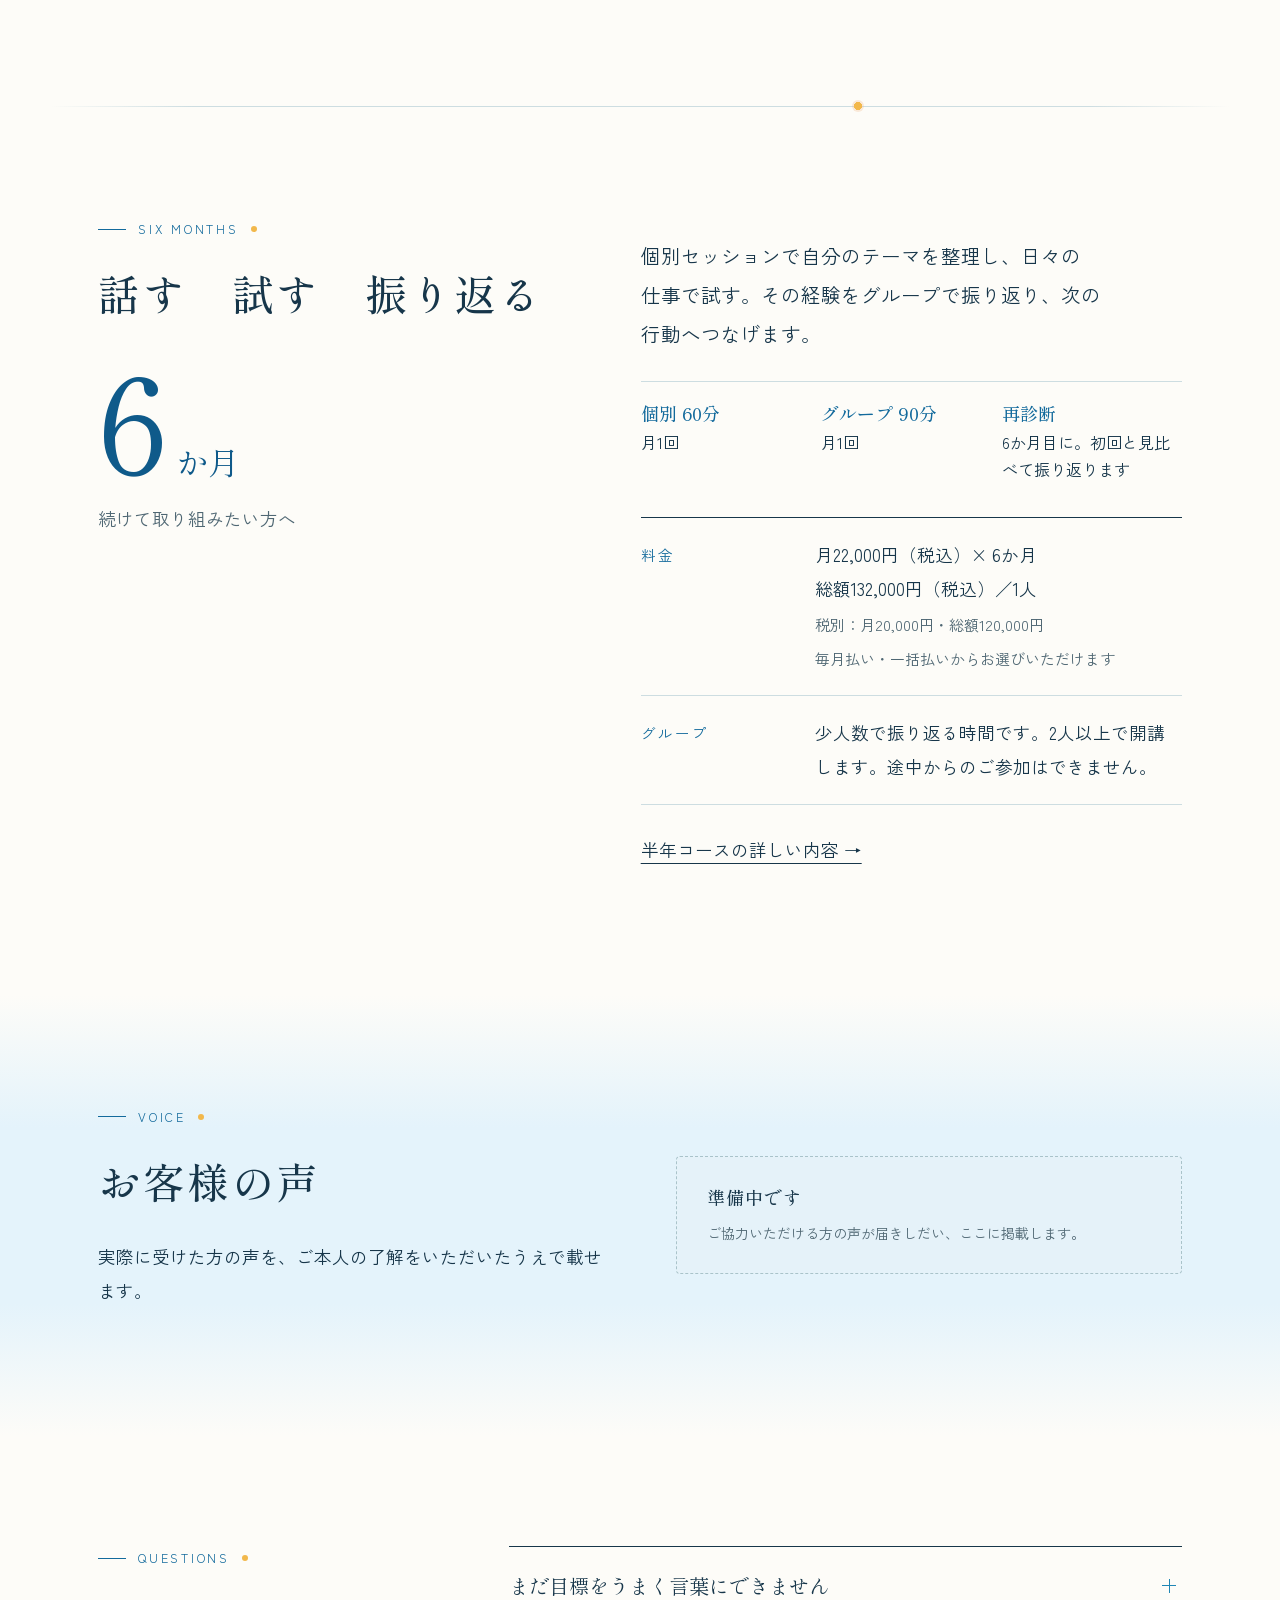
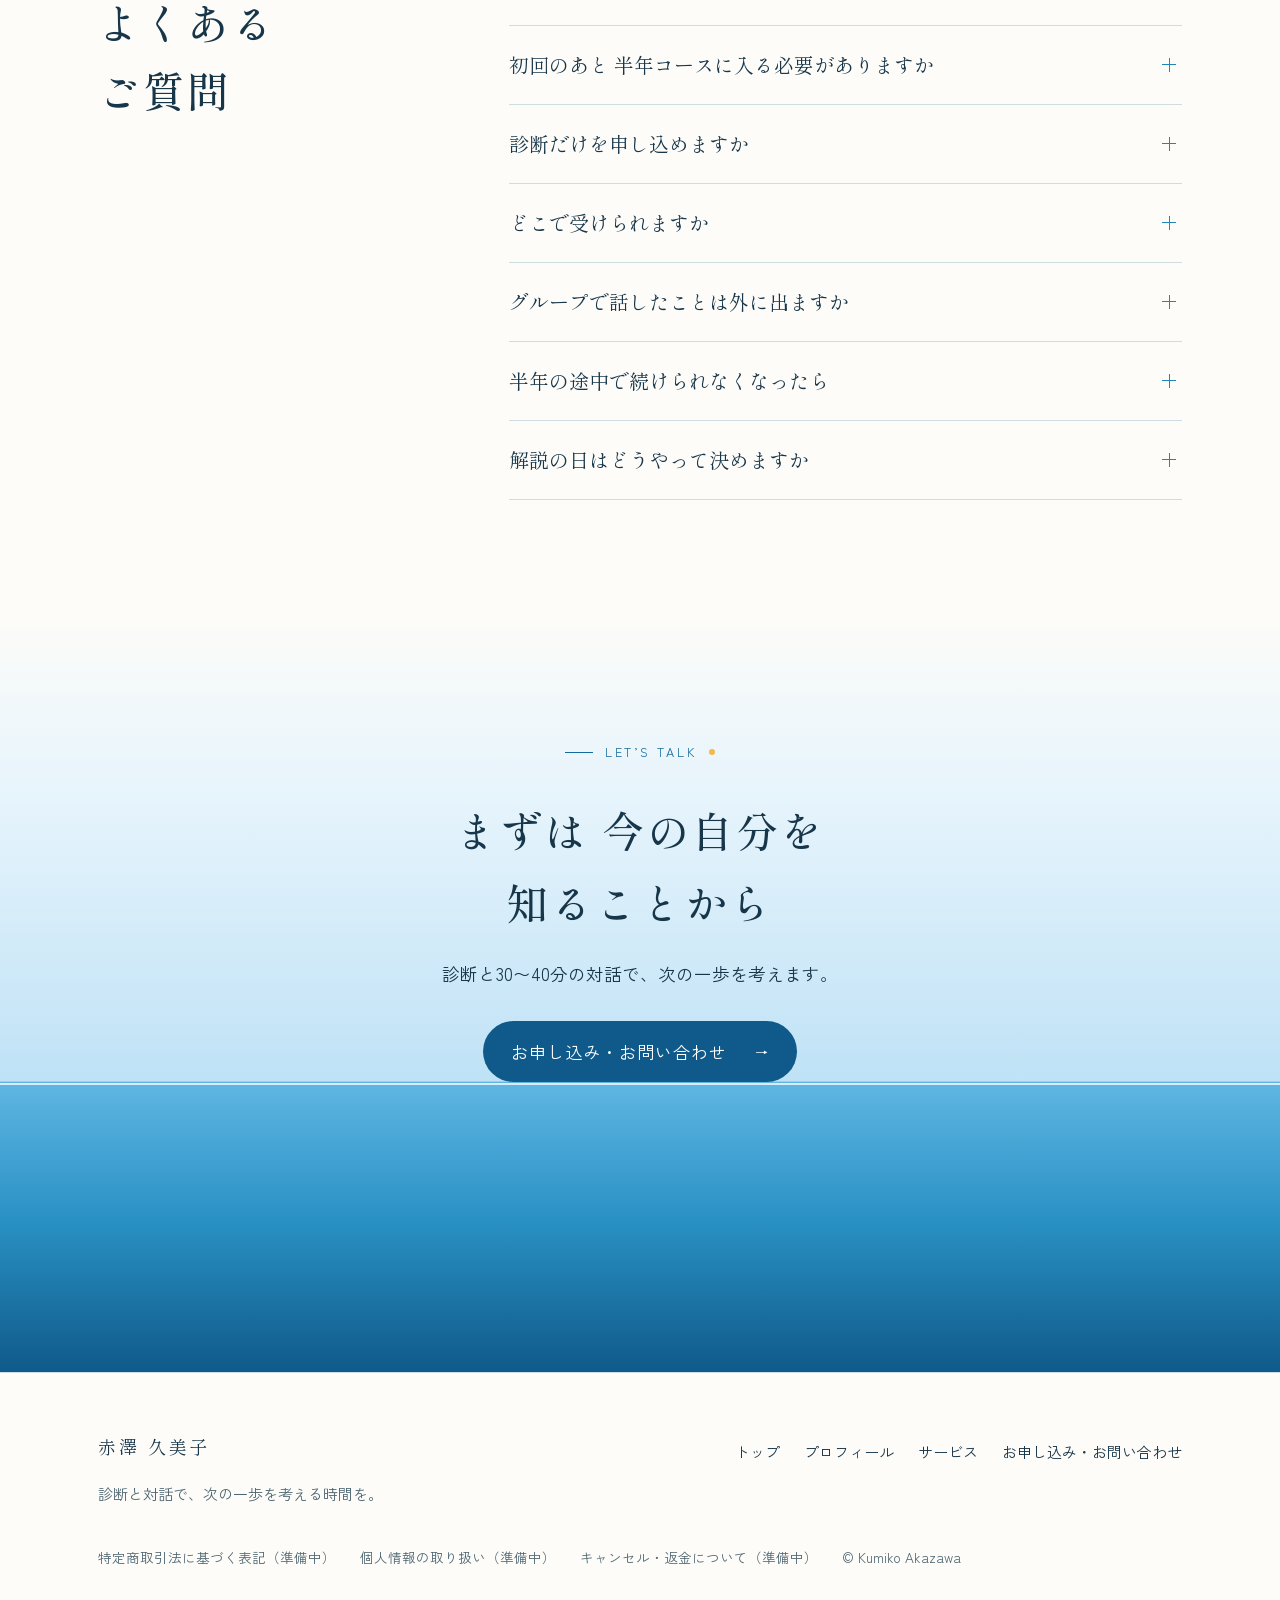
==== commit e97a4436: "10/16打ち合わせの残りを反映：経営者向けの一文・105問と気づきの説明・経歴（公開情報から）・お客様の声の枠・日程変更・録画・途中解約・半年後の続け方 Co-Authored-By: Claude" ====
--- a/index.html
+++ b/index.html
@@ -47,7 +47,7 @@
 <div class="hero-inner"><div class="hero-copy">
 <p class="eyebrow">人を雇い、事業を続けている経営者のあなたへ</p>
 <h1>毎日 誰かのために<br>考えているあなたへ<span class="soft">今度は　自分のことを<br class="sp">話す時間を</span></h1>
-<p class="lead">仕事やまわりのための判断が先になって、<br>自分がこれからどうしたいかは、後回し。<br>診断と対話で、今の自分と次の一歩を考えます。</p>
+<p class="lead">会社は回っている。でも、部下との関係や<br>人が辞めることが、どこか引っかかっている。<br>診断と対話で、今の自分と次の一歩を考えます。</p>
 <a class="btn btn-main" href="services.html#entry">はじめての方へ<span class="arw">→</span></a>
 </div>
 <figure class="hero-photo"><img src="assets/sprout.jpg" width="1800" height="1200" alt="土に根を下ろし、緑の葉を広げる小さな苗"><figcaption>ここから、少しずつ。（仮の写真）</figcaption></figure>
@@ -69,8 +69,8 @@
 <div class="horizon" aria-hidden="true"></div>
 <section class="section know"><div class="wrap know-grid">
 <div class="rv"><p class="kicker">KNOW YOURSELF</p><h2>診断は<br>自分を知る手がかり</h2>
-<p class="lead">インナーポテンシャル診断で、目標創造力・思考のコントロール・五感観察力・自己決断力・自己信頼の5つを、今どのくらい発揮できているかをグラフで見ます。</p>
-<p>大切なのは、結果の数字だけで決めつけないこと。ご自身の状況や経験と照らし合わせて読み解き、今の自分を言葉にするきっかけにします。</p></div>
+<p class="lead">105問の質問に答えるインナーポテンシャル診断で、目標創造力・思考のコントロール・五感観察力・自己決断力・自己信頼の5つを、今どのくらい発揮できているかをグラフで見ます。</p>
+<p>大切にしているのは、観察と気づきです。結果の数字だけで決めつけず、「何に気づいたか」「やってみてどうだったか」を一緒に確かめます。答えを教えるのではなく、答えはあなたの中から出てきます。</p></div>
 <figure class="chart-frame rv"><svg viewBox="-40 -6 480 372" role="img" aria-label="5つの項目のグラフの見本（目標創造力・思考のコントロール・五感観察力・自己決断力・自己信頼）"><g font-family="Zen Kaku Gothic New,Yu Gothic,sans-serif" font-size="15" fill="#17364a"><polygon points="200.0,166.0 222.8,182.6 214.1,209.4 185.9,209.4 177.2,182.6" fill="none" stroke="#b9cfdc" stroke-width="1"/><polygon points="200.0,142.0 245.7,175.2 228.2,228.8 171.8,228.8 154.3,175.2" fill="none" stroke="#b9cfdc" stroke-width="1"/><polygon points="200.0,118.0 268.5,167.8 242.3,248.2 157.7,248.2 131.5,167.8" fill="none" stroke="#b9cfdc" stroke-width="1"/><polygon points="200.0,94.0 291.3,160.3 256.4,267.7 143.6,267.7 108.7,160.3" fill="none" stroke="#b9cfdc" stroke-width="1"/><polygon points="200.0,70.0 314.1,152.9 270.5,287.1 129.5,287.1 85.9,152.9" fill="#f3f9fd" stroke="#b9cfdc" stroke-width="1"/><line x1="200" y1="190" x2="200.0" y2="70.0" stroke="#c9dbe5"/><line x1="200" y1="190" x2="314.1" y2="152.9" stroke="#c9dbe5"/><line x1="200" y1="190" x2="270.5" y2="287.1" stroke="#c9dbe5"/><line x1="200" y1="190" x2="129.5" y2="287.1" stroke="#c9dbe5"/><line x1="200" y1="190" x2="85.9" y2="152.9" stroke="#c9dbe5"/><polygon points="200.0,139.6 289.0,161.1 235.3,238.5 142.2,269.6 145.2,172.2" fill="rgba(31,134,181,.18)" stroke="#1f86b5" stroke-width="2.5" stroke-linejoin="round"/><circle cx="200.0" cy="139.6" r="4.5" fill="#1f86b5"/><circle cx="289.0" cy="161.1" r="4.5" fill="#1f86b5"/><circle cx="235.3" cy="238.5" r="4.5" fill="#1f86b5"/><circle cx="142.2" cy="269.6" r="4.5" fill="#1f86b5"/><circle cx="145.2" cy="172.2" r="4.5" fill="#1f86b5"/><text x="200.0" y="54.0" text-anchor="middle"><tspan x="200.0" dy="0">目標創造力</tspan></text><text x="328.1" y="148.9" text-anchor="start"><tspan x="328.1" dy="0">思考の</tspan><tspan x="328.1" dy="17">コントロール</tspan></text><text x="278.5" y="309.1" text-anchor="start"><tspan x="278.5" dy="0">五感観察力</tspan></text><text x="121.5" y="309.1" text-anchor="end"><tspan x="121.5" dy="0">自己決断力</tspan></text><text x="71.9" y="156.9" text-anchor="end"><tspan x="71.9" dy="0">自己信頼</tspan></text></g></svg><figcaption>グラフの見本です（数値は架空）</figcaption></figure>
 </div></section>
 
@@ -110,9 +110,13 @@
 <p style="margin-top:28px"><a href="services.html#ongoing">半年コースの詳しい内容 →</a></p></div>
 </div></section>
 
+<section class="section know"><div class="wrap know-grid">
+<div class="rv"><p class="kicker">VOICE</p><h2>お客様の声</h2><p>実際に受けた方の声を、ご本人の了解をいただいたうえで載せます。</p></div>
+<div class="rv"><div class="pending-box"><h3>準備中です</h3><p>ご協力いただける方の声が届きしだい、ここに掲載します。</p></div></div>
+</div></section>
 <section class="section" id="faq"><div class="wrap faq-grid">
 <div class="rv"><p class="kicker">QUESTIONS</p><h2>よくある<br>ご質問</h2></div>
-<div class="rv"><details><summary>まだ目標をうまく言葉にできません</summary><p>今気になっていることや、考えがまとまらないところからお話しいただけます。</p></details><details><summary>初回のあと 半年コースに入る必要がありますか</summary><p>初回だけで終えることもできます。続けたい方には、半年コースをご案内します。</p></details><details><summary>診断だけを申し込めますか</summary><p>診断と解説はセットでお届けしています。診断のみのお申し込みは受け付けていません。診断の回答ページは、このホームページからお申し込み・お支払いいただいた方にお送りします。</p></details><details><summary>どこで受けられますか</summary><p>初回の解説はオンライン（Zoom）で、赤澤と<span class="nw">1対1</span>で行います。対面をご希望の方は、ご相談ください。</p></details><details><summary>解説の日はどうやって決めますか</summary><p>診断書が届いたら、日程を選ぶご案内をメールでお送りします。日時が決まるとZoomの参加URLが届き、前日にもお知らせが届きます。</p></details></div></div></section>
+<div class="rv"><details><summary>まだ目標をうまく言葉にできません</summary><p>今気になっていることや、考えがまとまらないところからお話しいただけます。</p></details><details><summary>初回のあと 半年コースに入る必要がありますか</summary><p>初回だけで終えることもできます。続けたい方には、半年コースをご案内します。</p></details><details><summary>診断だけを申し込めますか</summary><p>診断と解説はセットでお届けしています。診断のみのお申し込みは受け付けていません。診断の回答ページは、このホームページからお申し込み・お支払いいただいた方にお送りします。</p></details><details><summary>どこで受けられますか</summary><p>初回の解説はオンライン（Zoom）で、赤澤と<span class="nw">1対1</span>で行います。対面をご希望の方は、ご相談ください。</p></details><details><summary>グループで話したことは外に出ますか</summary><p>グループで出た話は外に出しません。振り返りのための録画は、参加する皆さんの了解をいただいたうえで行い、外には渡しません。</p></details><details><summary>半年の途中で続けられなくなったら</summary><p>途中でやめた場合の返金はありません。お仕事などで参加できない月は、事前にご連絡いただければお休みにして、都合がよくなったときに再開できます。</p></details><details><summary>解説の日はどうやって決めますか</summary><p>診断書が届いたら、日程を選ぶご案内をメールでお送りします。日時が決まるとZoomの参加URLが届き、前日にもお知らせが届きます。</p></details></div></div></section>
 
 <section class="closing"><div class="wrap rv">
 <p class="kicker" style="justify-content:center">LET’S TALK</p>
